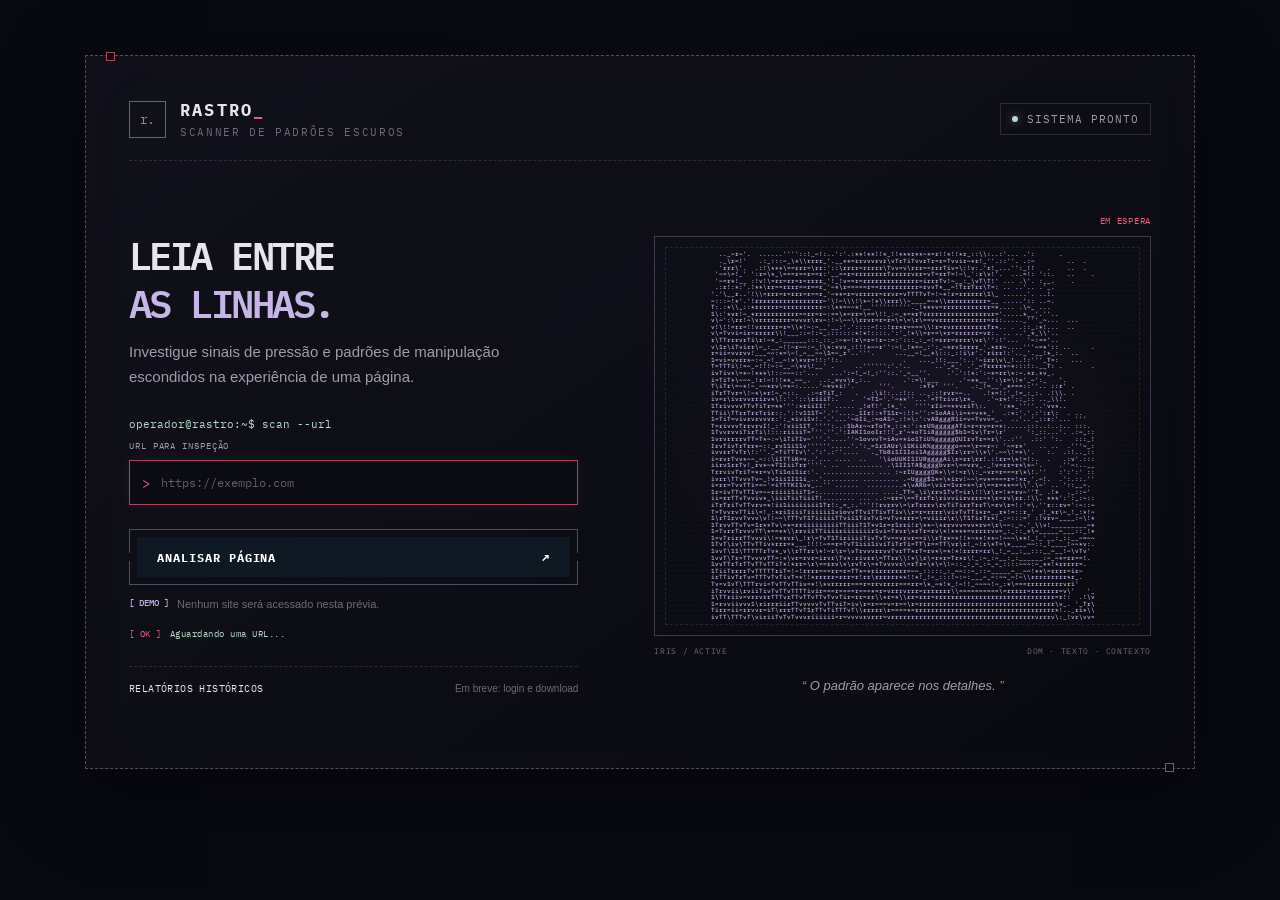
==== frontend/index.html @ 993ba96a "feat: Sprints 1-4 — fundação, estrutura e UI interativa com mocks Sprint 1: .gitignore, .env.example" ====
﻿<!doctype html>
<html lang="pt-BR">
<head>
  <meta charset="utf-8">
  <meta name="viewport" content="width=device-width, initial-scale=1">
  <meta name="theme-color" content="#090a11">
  <title>Rastro — scanner de padrões</title>
  <link rel="preconnect" href="https://fonts.googleapis.com">
  <link rel="preconnect" href="https://fonts.gstatic.com" crossorigin>
  <link href="https://fonts.googleapis.com/css2?family=IBM+Plex+Mono:wght@400;500;600;700&display=swap" rel="stylesheet">
  <link rel="icon" type="image/png" href="default_icon.png">
  <meta name="description" content="RASTRO — scanner de dark patterns e copywriting manipulativo em páginas web. Investigue sinais de pressão e manipulação na experiência de qualquer site.">
  <style>
    :root {
      color-scheme: dark;
      --bg: #080910;
      --panel: #0c0d15;
      --panel-soft: #10111b;
      --line: #514d60;
      --line-soft: rgba(177, 165, 208, .19);
      --ink: #e8e4ee;
      --muted: #a19bae;
      --quiet: #6f6a7b;
      --violet: #c6b6e8;
      --rose: #ea6079;
      --rose-soft: #a8465d;
      --green: #b9d8ca;
      --font: "IBM Plex Mono", "Cascadia Mono", Consolas, monospace;
    }

    * { box-sizing: border-box; }

    body {
      min-height: 100vh;
      margin: 0;
      padding: 1px 0 28px;
      background:
        radial-gradient(ellipse at 51% 39%, rgba(73, 51, 92, .18), transparent 47%),
        #080910;
      color: var(--ink);
      font-family: var(--font);
      -webkit-font-smoothing: antialiased;
    }

    button, input { font: inherit; }

    .page-shell {
      width: min(1110px, calc(100% - 44px));
      margin: clamp(24px, 6vh, 62px) auto 0;
    }

    .terminal {
      position: relative;
      padding: clamp(23px, 4vw, 43px);
      border: 1px dashed var(--line);
      background: linear-gradient(145deg, rgba(17, 17, 27, .98), rgba(9, 10, 16, .98));
      box-shadow: 0 22px 80px rgba(0, 0, 0, .36), inset 0 0 50px rgba(81, 63, 107, .035);
    }

    .terminal::before,
    .terminal::after {
      content: "";
      position: absolute;
      width: 7px;
      height: 7px;
      border: 1px solid var(--rose-soft);
      background: var(--bg);
    }

    .terminal::before { top: -4px; left: 20px; }
    .terminal::after { right: 20px; bottom: -4px; }

    .topbar {
      display: flex;
      align-items: center;
      justify-content: space-between;
      gap: 20px;
      padding-bottom: 21px;
      border-bottom: 1px dashed var(--line-soft);
    }

    .identity {
      display: flex;
      align-items: center;
      gap: 14px;
      min-width: 0;
    }

    .brand-mark {
      display: grid;
      place-items: center;
      width: 37px;
      height: 37px;
      flex: 0 0 auto;
      border: 1px solid var(--rose-soft);
      color: var(--rose);
      font-size: 13px;
      letter-spacing: -.13em;
      text-indent: -.13em;
    }

    .wordmark {
      color: var(--ink);
      font-size: 17px;
      font-weight: 700;
      letter-spacing: .13em;
    }

    .wordmark span { color: var(--rose); }

    .descriptor {
      margin-top: 4px;
      color: var(--quiet);
      font-size: 11px;
      letter-spacing: .15em;
    }

    .system-status {
      display: inline-flex;
      align-items: center;
      gap: 9px;
      padding: 8px 11px;
      border: 1px solid var(--line-soft);
      color: var(--muted);
      font-size: 11px;
      letter-spacing: .09em;
      white-space: nowrap;
    }

    .status-dot {
      width: 6px;
      height: 6px;
      border-radius: 50%;
      background: var(--green);
      box-shadow: 0 0 10px rgba(185, 216, 202, .55);
      transition: background .3s, box-shadow .3s;
    }

    .status-dot.is-scanning {
      background: var(--rose);
      box-shadow: 0 0 10px rgba(234, 96, 121, .72);
    }

    .main-grid {
      display: grid;
      grid-template-columns: minmax(0, .95fr) minmax(0, 1.05fr);
      align-items: center;
      gap: clamp(32px, 6vw, 76px);
      padding: clamp(31px, 5vw, 52px) 0 30px;
    }

    .section-index,
    .visual-index {
      margin: 0;
      color: var(--rose);
      font-size: 10px;
      letter-spacing: .13em;
      text-transform: uppercase;
    }

    .section-index span { color: var(--quiet); }

    h1 {
      max-width: 500px;
      margin: 18px 0 13px;
      font-size: clamp(25px, 3.1vw, 39px);
      line-height: 1.23;
      letter-spacing: -.065em;
      font-weight: 600;
    }

    h1 em {
      color: var(--violet);
      font-style: normal;
    }

    .intro {
      max-width: 440px;
      margin: 0 0 28px;
      color: var(--muted);
      font-family: Arial, sans-serif;
      font-size: 15px;
      line-height: 1.65;
    }

    .terminal-prompt {
      margin: 0 0 9px;
      color: var(--green);
      font-size: 11px;
    }

    .field-label {
      display: block;
      margin-bottom: 9px;
      color: var(--muted);
      font-size: 9px;
      letter-spacing: .1em;
    }

    .input-wrap {
      display: flex;
      align-items: center;
      gap: 9px;
      min-height: 45px;
      padding: 0 12px;
      border: 1px solid var(--rose-soft);
      background: #0b0c13;
      box-shadow: 0 0 14px rgba(234, 96, 121, .09);
      transition: border-color .2s, box-shadow .2s;
    }

    .input-wrap:focus-within {
      border-color: var(--rose);
      box-shadow: 0 0 18px rgba(234, 96, 121, .2);
    }

    .input-caret {
      color: var(--rose);
      font-size: 14px;
    }

    input[type="text"] {
      width: 100%;
      min-width: 0;
      border: 0;
      outline: 0;
      background: transparent;
      color: var(--ink);
      font-size: 12px;
    }

    input::placeholder { color: #625e6b; opacity: 1; }
    input:disabled { opacity: .56; }

    .field-error {
      min-height: 17px;
      margin: 6px 0 0;
      color: #ff8494;
      font-family: Arial, sans-serif;
      font-size: 12px;
    }

    .submit-button {
      -moz-appearance: none;
      -webkit-appearance: none;
      appearance: none;
      position: relative;
      display: block;
      width: 100%;
      min-height: 56px;
      margin: 1px 0 0;
      padding: 8px;
      border: 0;
      background: none;
      color: var(--ink);
      cursor: pointer;
      font-size: 12px;
      font-weight: 700;
      letter-spacing: .08em;
      text-transform: uppercase;
      transition: color .15s ease;
    }

    .submit-button::before,
    .submit-button::after {
      content: "";
      display: block;
      position: absolute;
      right: 0;
      left: 0;
      height: calc(50% - 5px);
      border: 1px solid var(--line);
      transition: all .15s ease;
    }

    .submit-button::before { top: 0; border-bottom-width: 0; }
    .submit-button::after { bottom: 0; border-top-width: 0; }

    .submit-button:active,
    .submit-button:focus { outline: none; }

    .submit-button:focus-visible {
      outline: 1px solid var(--violet);
      outline-offset: 4px;
    }

    .submit-button:active::before,
    .submit-button:active::after { right: 3px; left: 3px; }
    .submit-button:active::before { top: 3px; }
    .submit-button:active::after { bottom: 3px; }

    .button-lg {
      position: relative;
      display: flex;
      align-items: center;
      justify-content: center;
      width: 100%;
      min-height: 40px;
      padding: 10px 20px;
      overflow: hidden;
      background: #0f1923;
      color: #fff;
      box-shadow: inset 0 0 0 1px transparent;
    }

    .button-lg::before {
      content: "";
      display: block;
      position: absolute;
      top: 0;
      left: 0;
      width: 2px;
      height: 2px;
      background: #0f1923;
    }

    .button-lg::after {
      content: "";
      display: block;
      position: absolute;
      right: 0;
      bottom: 0;
      width: 4px;
      height: 4px;
      background: #0f1923;
      transition: background-color .2s ease;
    }

    .button-sl {
      display: block;
      position: absolute;
      z-index: 0;
      top: 0;
      bottom: -1px;
      left: -8px;
      width: 0;
      background: var(--rose);
      transform: skew(-15deg);
      transition: width .2s ease;
    }

    .button-text {
      position: relative;
      z-index: 1;
      display: flex;
      align-items: center;
      justify-content: space-between;
      width: 100%;
      transition: color .2s ease;
    }

    .submit-button:hover:not(:disabled) .button-sl { width: calc(100% + 15px); }
    .submit-button:hover:not(:disabled) .button-text { color: #0f1923; }
    .submit-button:hover:not(:disabled) .button-lg::after { background: #fff; }
    .submit-button:disabled { cursor: not-allowed; opacity: .64; }

    .demo-note {
      display: flex;
      align-items: flex-start;
      gap: 8px;
      margin: 11px 0 0;
      color: var(--quiet);
      font-family: Arial, sans-serif;
      font-size: 11px;
      line-height: 1.5;
    }

    .demo-note strong {
      flex: 0 0 auto;
      color: var(--violet);
      font-family: var(--font);
      font-size: 9px;
      font-weight: 500;
    }

    .history-row {
      display: flex;
      justify-content: space-between;
      align-items: center;
      gap: 12px;
      margin-top: 23px;
      padding-top: 15px;
      border-top: 1px dashed var(--line-soft);
    }

    .history-title {
      color: var(--ink);
      font-size: 10px;
      letter-spacing: .04em;
    }

    .history-soon {
      color: var(--quiet);
      font-family: Arial, sans-serif;
      font-size: 10px;
      text-align: right;
    }

    .progress-state {
      display: flex;
      align-items: center;
      gap: 8px;
      min-height: 18px;
      margin-top: 12px;
      color: var(--green);
      font-size: 9px;
      letter-spacing: .055em;
    }

    .progress-state .state-mark { color: var(--rose); }

    .result-card {
      margin-top: 17px;
      padding: 15px;
      border: 1px solid rgba(234, 96, 121, .45);
      background: rgba(38, 20, 32, .46);
      animation: reveal .34s ease-out both;
    }

    .result-card[hidden] { display: none; }

    .result-head {
      display: flex;
      justify-content: space-between;
      gap: 12px;
      color: var(--rose);
      font-size: 9px;
      letter-spacing: .08em;
    }

    .result-score-row {
      display: flex;
      align-items: baseline;
      gap: 10px;
      margin: 9px 0;
    }

    .result-score {
      color: #f1ddea;
      font-size: 35px;
      font-weight: 600;
      letter-spacing: -.09em;
      line-height: 1;
    }

    .result-score small {
      color: var(--rose);
      font-size: 17px;
    }

    .result-level {
      color: var(--muted);
      font-size: 10px;
    }

    .result-explain {
      margin: 0 0 11px;
      color: var(--muted);
      font-family: Arial, sans-serif;
      font-size: 11px;
      line-height: 1.45;
    }

    .finding-list {
      display: grid;
      grid-template-columns: 1fr 1fr;
      gap: 7px;
    }

    .finding {
      padding: 8px;
      border: 1px solid var(--line-soft);
      color: var(--ink);
      font-size: 9px;
      line-height: 1.4;
    }

    .finding b {
      display: block;
      margin-bottom: 3px;
      color: var(--violet);
      font-weight: 500;
    }

    .visual-panel { min-width: 0; }

    .visual-head,
    .visual-foot {
      display: flex;
      justify-content: space-between;
      align-items: center;
      gap: 12px;
      color: var(--muted);
      font-size: 9px;
      letter-spacing: .08em;
    }

    .visual-head {
      justify-content: flex-end;
      margin-bottom: 10px;
      color: var(--violet);
    }

    .eye-state { color: var(--rose); }

    .eye-window {
      position: relative;
      display: grid;
      place-items: center;
      min-height: 400px;
      overflow: hidden;
      border: 1px solid rgba(174, 157, 209, .3);
      background:
        radial-gradient(ellipse at 50% 52%, rgba(91, 64, 119, .19), transparent 67%),
        repeating-linear-gradient(0deg, transparent 0 4px, rgba(198, 182, 232, .025) 5px);
      isolation: isolate;
    }

    .eye-window::before {
      content: "";
      position: absolute;
      inset: 10px;
      border: 1px dashed rgba(174, 157, 209, .15);
      pointer-events: none;
    }

    .eye-art {
      position: relative;
      z-index: 1;
      margin: 0;
      padding: 11px 5px;
      max-width: 100%;
      overflow-x: auto;
      overflow-y: hidden;
      color: var(--violet);
      font-family: var(--font);
      font-size: clamp(5.2px, .62vw, 6.4px);
      font-weight: 500;
      line-height: 1.03;
      letter-spacing: 0;
      white-space: pre;
      text-shadow: 0 0 8px rgba(177, 142, 217, .13);
      transition: filter .25s;
    }


    .scanline {
      position: absolute;
      z-index: 2;
      inset: -40% 0;
      pointer-events: none;
      opacity: .15;
      background: linear-gradient(to bottom, transparent 46%, rgba(244, 195, 222, .3) 50%, transparent 54%);
      transform: translateY(-45%);
    }

    .visual-foot {
      margin-top: 10px;
      color: var(--quiet);
      font-size: 8px;
    }

    .eye-caption {
      margin: 22px 0 0;
      color: var(--muted);
      font-family: Arial, sans-serif;
      font-size: 13px;
      font-style: italic;
      text-align: center;
    }

    .eye-caption span { color: var(--rose); }

    .is-scanning .eye-art {
      filter: brightness(1.35);
      animation: flicker .48s steps(2, end) infinite;
    }

    .is-scanning .scanline {
      opacity: .5;
      animation: sweep 1.25s linear infinite;
    }

    .is-scanning .eye-state {
      animation: pulse 1s ease-in-out infinite;
    }

    @keyframes flicker {
      0%, 100% { opacity: 1; }
      50% { opacity: .76; }
    }

    @keyframes sweep {
      from { transform: translateY(-45%); }
      to { transform: translateY(45%); }
    }

    @keyframes pulse {
      50% { opacity: .48; }
    }

    @keyframes reveal {
      from { opacity: 0; transform: translateY(6px); }
      to { opacity: 1; transform: translateY(0); }
    }

    /* Sprint 4 — estados de simulação */
    .error-card {
      margin-top: 17px;
      padding: 14px 15px;
      border: 1px solid rgba(234, 96, 121, .55);
      background: rgba(38, 10, 18, .6);
      animation: reveal .3s ease-out both;
    }

    .error-card[hidden] { display: none; }

    .error-head {
      color: var(--rose);
      font-size: 9px;
      letter-spacing: .1em;
      margin-bottom: 7px;
    }

    .error-body {
      color: var(--muted);
      font-family: Arial, sans-serif;
      font-size: 12px;
      line-height: 1.5;
      margin: 0;
    }

    .error-code {
      margin-top: 8px;
      color: var(--quiet);
      font-size: 9px;
      letter-spacing: .08em;
    }

    .reset-button {
      margin-top: 12px;
      padding: 6px 13px;
      border: 1px solid var(--line-soft);
      background: transparent;
      color: var(--muted);
      font: inherit;
      font-size: 9px;
      letter-spacing: .1em;
      cursor: pointer;
      transition: color .15s, border-color .15s;
    }

    .reset-button:hover { color: var(--ink); border-color: var(--line); }
    .reset-button:focus-visible { outline: 1px solid var(--violet); outline-offset: 3px; }

    .sim-badge {
      display: inline-block;
      margin-bottom: 8px;
      padding: 2px 6px;
      border: 1px solid rgba(198, 182, 232, .3);
      color: var(--violet);
      font-size: 8px;
      letter-spacing: .12em;
    }

    @media (max-width: 850px) {
      .main-grid {
        grid-template-columns: 1fr;
        gap: 34px;
      }

      .intro { max-width: 590px; }
      .visual-panel { width: min(100%, 570px); justify-self: center; }
      .eye-art { font-size: clamp(5px, .76vw, 6.2px); }
    }

    @media (max-width: 680px) {
      .eye-window { min-height: 360px; }
    }

    @media (max-width: 520px) {
      .page-shell { width: calc(100% - 24px); margin-top: 13px; }
      .terminal { padding: 19px 16px 16px; }
      .topbar { align-items: flex-start; }
      .wordmark { font-size: 14px; }
      .descriptor { font-size: 10px; }
      .system-status { display: none; }
      .main-grid { padding: 31px 0 22px; gap: 28px; }
      h1 { font-size: clamp(25px, 8vw, 34px); }
      .eye-window { min-height: 310px; }
      .eye-art { font-size: clamp(5px, 1.05vw, 5.5px); }
      .history-row { align-items: flex-start; }
      .finding-list { grid-template-columns: 1fr; }
    }

    @media (prefers-reduced-motion: reduce) {
      *, *::before, *::after {
        scroll-behavior: auto !important;
        animation-duration: .01ms !important;
        animation-iteration-count: 1 !important;
        transition-duration: .01ms !important;
      }
    }
  </style>
</head>
<body>
  <main class="page-shell">
    <section class="terminal" aria-labelledby="page-title">
      <header class="topbar">
        <div class="identity">
          <div class="brand-mark" aria-hidden="true">r.</div>
          <div>
            <div class="wordmark">RASTRO<span>_</span></div>
            <div class="descriptor">SCANNER DE PADRÕES ESCUROS</div>
          </div>
        </div>
        <div class="system-status"><span class="status-dot"></span><span id="systemStatus">SISTEMA PRONTO</span></div>
      </header>

      <div class="main-grid">
        <section class="scanner-copy" aria-label="Painel de análise">
          <h1 id="page-title">LEIA ENTRE<br><em>AS LINHAS.</em></h1>
          <p class="intro">Investigue sinais de pressão e padrões de manipulação escondidos na experiência de uma página.</p>

          <form id="scanForm" novalidate>
            <p class="terminal-prompt">operador@rastro:~$ scan --url</p>
            <label class="field-label" for="urlInput">URL PARA INSPEÇÃO</label>
            <div class="input-wrap">
              <span class="input-caret" aria-hidden="true">&gt;</span>
              <input id="urlInput" name="url" type="text" inputmode="url" autocomplete="off" autocapitalize="none" spellcheck="false" placeholder="https://exemplo.com" aria-describedby="fieldError demoNote">
            </div>
            <p class="field-error" id="fieldError" aria-live="polite"></p>
            <button class="submit-button" id="submitButton" type="submit">
              <span class="button-lg">
                <span class="button-sl" aria-hidden="true"></span>
                <span class="button-text"><span id="buttonLabel">ANALISAR PÁGINA</span><span aria-hidden="true">↗</span></span>
              </span>
            </button>
            <p class="demo-note" id="demoNote" role="note"><strong>[ DEMO ]</strong><span>Nenhum site será acessado nesta prévia.</span></p>
            <div class="progress-state" id="progressState" aria-live="polite"><span class="state-mark">[ OK ]</span><span id="progressText">Aguardando uma URL...</span></div>
          </form>

          <div class="result-card" id="resultCard" hidden aria-live="polite">
            <span class="sim-badge">[ SIMULAÇÃO ]</span>
            <div class="result-head"><span id="resultDomain">RESULTADO FICTÍCIO</span><span>ANÁLISE SIMULADA</span></div>
            <div class="result-score-row"><div class="result-score" id="resultScore">72<small>%</small></div><div class="result-level" id="resultLevel">risco contextual<br>elevado · simulado</div></div>
            <p class="result-explain">Score ilustrativo. Numa análise real, o motor determinístico e o LLM avaliam o DOM completo da página.</p>
            <div class="finding-list" id="findingList">
              <div class="finding"><b>Falsa escassez</b>"Restam apenas 2 unidades"</div>
              <div class="finding"><b>Indução à culpa</b>"Não, prefiro perder a oferta"</div>
            </div>
            <button class="reset-button" id="resetButton" type="button">↺ NOVA ANÁLISE</button>
          </div>

          <div class="error-card" id="errorCard" hidden aria-live="polite">
            <span class="sim-badge">[ SIMULAÇÃO ]</span>
            <div class="error-head">[ ERRO ] — PÁGINA INACESSÍVEL</div>
            <p class="error-body">Não foi possível acessar a URL fornecida. Verifique se o endereço está correto e acessível publicamente.</p>
            <div class="error-code" id="errorCode">SIM_ERR · timeout simulado · nenhum site foi acessado</div>
            <button class="reset-button" id="resetButtonErr" type="button">↺ TENTAR OUTRA URL</button>
          </div>
          <div class="history-row">
            <span class="history-title">RELATÓRIOS HISTÓRICOS</span>
            <span class="history-soon">Em breve: login e download</span>
          </div>
        </section>

        <section class="visual-panel" aria-label="Arte visual do scanner">
          <div class="visual-head">
            <span class="eye-state" id="eyeState">EM ESPERA</span>
          </div>
          <div class="eye-window" id="eyeWindow">
            <pre class="eye-art" role="img" aria-label="Olho digital desenhado com caracteres ASCII">
  .._~r~'.  ......''''::!_~!:..':'.:**!**!!*_!!***r**~*=r!!*!!*r_::\\:..:'... .':      .        
  ._\r=!'   .:_:::~_\*\\rrrr_'.__**=rrvvvrvr\vTrTiTvvrTr=r=Tvvir~*r!_''.::''. .:~        ..  .  
  'rrr\'.  .:!\***\==rrr=\rr:'::\rrrr=rrrrr\Tvv=v\rrr==rrrTiv=\:!v:.'r!_...'':_!!   .    ..  .  
 '~=\=!_' ':r=\*_\===r==r==r:'__==r=rrrrrrrrTrrrrrvrr=vT=rrT=!~\_':r\v!'.  ...=!: '::.   ..    .
 '~=r*!__ :!v!\=rr=rr=r=rrrr_'!_!v==r=rrrrrrrrrrrrrr=irrrTv!~__:_\vT\T!' ... .\'. :__.    .     
 .:r!:*:'.!**\rr==rrrr==r==r_'~*\r=====r==rrrrrrrrrr=rvvT*__~!TrrTrr\T=: .. ..'.. .'_.          
'.'\__r..'!\\=rrr=r=rrr=r==r_'~**=r=vrrrrr=rrvr=vTTTTvT=!~*!r=rrrrrr\1\_ ......'. ..!.          
~:::~!*'.'!rrrrrrrrrrrrrrrrr~'\!~\\\!\*~!*\\rrr\\~____=~*\\rrrrrrrrrr=__ .....':: ..~.          
T:.:*\\_::*rrrrrr=rrrrrrrrrr~:\**=~~*!__''''''''''._!***v=rrrrrrrrrrrr=*.... .\~_ ...           
1\:'*vr!~_*rrrrrrrrrrr==rr=r~:==\*=rr=\==\!!_:~_*=*rTvrrrrrrrrrrrrrrrvr='.....*__'.''..         
v\~':\rr!~\vrrrrrrrr=vvvr\rv~:!~\~~\\rrvr=r=r=\=\=\r\==vvrrrrrrrrrrrr=ri:....._'''_~...  ...    
v!\!!=rr=!!vrrrrr=r=\\*!~:~__'__:'.'::::~!::!rr*r====\\!r=rvrrrrrrrrrTr*.. . .::_:*!...  ..     
v\=Tvvi=ir=rrrrr\\!___::~!:~_:::::::*!*!::::.':'_!*\\=r==\*r=rrrrrr=vr:. .. ..'_*_\\'..         
r\TTrrrvrTi\r!~*_:______:::_::_:~*~!r\=r=!r~:=:':::_:_~!=rrr=rrrr\vr\'':!'...  '~:=='..         
v\1r\iTvirr\~_:__~!!~r~~:~_!\*:*vv_:!!!*~~r'':~!_!*=~_:':_~*rv1rrrr_'.*rr~....'''~=*':: ..     .
r=ii=vvrvv!___~~:*=\~!_~__~~\1=~_r'..'''.     ...__~!__*\:::_:!i\r'.'rirr!:'.._'.__!*_:.  ..    
1=vi=vvrr*~:~_~!__~!*\*vr=!!:'!:.               .   ..._!!:___':..'~irr\v\_!..!:'''_T=:   ...   
T=TTTi\!=~_~!!!~:~__~\*v\!__' .     ..'''''':'.'..      ..'_=_' .'_~Trrrr*~*:::!:.__T: .       .
ivTiv*\=*~!***\!::~~~::'...   ...':~!_~!_:''::.'_~__''.    .'.':!*:':~*=rr\*:~.*r.*v_.          
i=TiT*\~~~_!r!~!!!**_~~_.  ..:_*vv\r_:..        .':=\!___     .'~**__'':\r=\!*'_~':_   '.       
T\iTr\=~*!~_~~*rv\=*~:.....'~*v*i!'.      '''.      :*T*' '''.   .:_!=__'_*===::''.. ::r' .     
iTrTTvr=\!~*\*r!~_~::.  .:~rTiT_:   .   :\i!:..:!:: .._::!rvr~~..   .!*=!:'_!=_:_:. .!\\. .     
iv=r\ivrvvrrirv*\!:'.'::\riiiT:.   .  '=T1~'.'~**''...'=TTrivr\r*_   .'~r*!'::_:: .._\\!.       
1TrivvvvTTvTiTr=**''':*riiII!' ..... _!oT!'_!*_'.  ''''rIi==**vriT\:.   ':**_''''..'vv*..       
TTii\TTrrTrrTrir::.':!v111T~'.''...._1Ir!:*T11r~:!!~'':=1oAAi\i=*=v**_'  .:*:'.'.:':r\:  . ..   
1=TiT=vivrvrvvvr:':_*ivi1v!.'.'...'~oIi_:=oA1~_:!=\:':vA8gggR1i=v=Tvvv=_.  ..'..'_::r:'... '''  
T=rivvvTrrvrvI!_:'!vii1IT_'''':..:1bAr~~rToT*_::*:':*rU%gggggATi=r=rv=r=*:.....:::..:..:.. :::. 
1TvvrvviTirTi\!:::riiiiT='''.''.':IAKI1ooIr!!!_r'~*oT1i8ggggg$b1=1v\Tr=\r'     ':_::...'. .:~_::
1vrvrrrrvTT=T*~:~\iTiTIv~'''.'....''~1ovvvT=iAv=*io1TiU%gggggQUIrvTr==r\'..:''  .::' ':.   :::_!
IrvTivTrTrr*~::_rv11i11v''''''.....'.':_=1r1AUr\i1KiiK%ggggggo===\r==r~: '~=r*'   .. ..  .'''~_:
ivvrrTvTr\!:''._=TiTTIv\'.':'.:''....   ._Tb8i1I1Ioi1Aggggg$Ir\rr=\\*\'.~~\!=*\'.   :.  .:!.._::
i=rvrTvv*~~_~::\iITTiK=v..'... ....  ..   '\ioUUKI1IURggggAi\r=rr\rr!.:!rr=\*!=!:.  .   .:v'.:::
iirv1rrTv!_rv*~*T1IiiTrr''''. ..  ......... .\1II1TA$ggggbvr=\==vrv_._!v=rr=r*\*~'.    .''~:..__
TrrvivTriT=*r=v\Ti1oi1ir:'. ............. ... :~rIUggggQK*\\=!=r\\:_~vr=r===r\*\!.''   :':':' ::
ivrr\TTvvvTv~_!v1ii1I11i_..'......... ......... .~Uggg$1*=\*irv!~~\=v*====r=!*r_'.~!.  .':.::.''
i=rr=TvvTTi==~'=iTTTKI1vv_..'' ......  .........*\vARb=\vir=1vr=*=\r\==r=**==\\'.\~' .. '::__~. 
1r=ivTTvTTIv=~~riiii1iiT1=:............... ...:_TT=_\i\rrv1TvT=ir\!!\r\r=!*=rv~''T_ .!*  ._::~' 
ii=rrTTvTvviv*_\iiiTiiTiiiT!........ ... ..:~rr=\==TrrTr\rivviirvrrr=*\r=rv\rr.!\\. ***':':_:~::
iTrTriTvTTvrv=*!ii1iiiiiiii1Tr!:_=_:.'''!!rvrrv\=\rTrrrv\rvTiTirrTrrT\=rv\r=!:'=\.''r::rv=':~::~
T=TvvrvTTii\=!_:*ri1iiiTiiiiii1viovvTTviTTivTTiv\\r=r=rrrr\vivTvTTi*r=__r*!=::r_' _!_*r\~_!_:*!~
1\rT1rvvTvvv\v!!~~\TTTvT1TiiiiiTTvii1TivTv1=vTv*rrr=\=viiir\r\\T1TirTr*!_:~:::=' :!vrv~____:~\!*
1TrvvTTvTv=1r**Tv\=*=rriiiiiiiiiTTiiiT1T*v1r=r1rri!r\**~\*rrvvv=vv*rv=\r\~~:_~.'_\\v!_________~*
1=TvrrTrvvvTT\*==**\\rrviiTTiiiiriiiiiiir1vi=Trvr\*rTr=rv\*!****=vrrrrvv=_:_::_*\~_____~___::_!*
1=vTrirrTTvvvi\!=*rvr\_!r\=TvT1TiriiiiTivTvTv==vrvr==i\\rTr*=*!!*~**!**~!~~~\**!_!_'__:_::__~=~~
1TvT\iv\TTvTTiv*rrr=*___!!!!~==r=TvT1iii1iviTiTrTi=TT\r==TT\vr\r!_~!r\*T=\*____~~::_!____!~~*v:.
1vvT\11\TTTTTrTv*_v\\rTTrr\*!~r\r=\vTrvvvrrvvTvrTT*rT=rv*\=*!*!rrrr=rr\_!_~__:__:::__~__!~\vTv' 
1vvT\Tr=TTvvvvTT=:*\vr=rvr=irvr\Tv*:rivrr\=TTrr\\!*\\r\=r*r=Tr*r\!_:~_:~__:_:______:~_~*=rr==!. 
1vvTTrTrTTvTTvTTiT*!*rr=\r\==rrv\*\rvTr\=*Tvvvvr\=rTr=\*\=\!~::_:_~_:~_~_::::~~~:~_**!*rrrrr=.  
1TiiTrrrrTvTTTTTriT=!~!rrrr===rr=r=TT*=*rirrrrrrr=~~_:::::_:_~~::~_::~_____~__~~!**\=rrrr=ir~   
irTTivTrTv=TTTvTvTivT=*!!*rrrrr=rrr=r!rr\rrrrrr**!!*!_!~_:::!~:~:___~_~:~~_~!~\\rrrrrrrrr*r_.   
Tv=v1vT\TTTrvi=TvTTvTTiv=*!\*vrrrrr===r=rrvrrrr===rr=\*_~*!*_!~!!_~~~~!~_:*\===rrrrrrrrrvri'    
iTrvvii\rviiTivTvTTvTTTTivir===r====r===*=r=vrrrvrrr=rrrrrrr\\==========\=rrrrr=rrrrrrr=v\'   '_
1\TTriiv=vrrvrrTTTvrTTvTTvTTvTvvTir=rr=rr\\*r=*\\rr=rrr=rrrrrrrrrrrrrrrrrrrrrrrrrrrrrr=r!:  .!\v
1=rvviivvv1\rirrriirTTvvvvvTvTTviT=iv\r=r===v=r==\r=rrrrrrrrrrrrrrrrrrrrrrrrrrrrrrrrrr\v_. '_Tr\
Tirr=ii=rrvvr=iT\rrrTTvT1rTTvTiTTTvT\\rrrrr\r====*=rrrrrrrrrrrrrrrrrrrrrrrrrrrrrrrrrrr*!.._ri*\\
ivTT\TTTvT\viriiTvTvTvvvriiiiii=r=vvvvrvrrr=vrrrrrrrrrrrrrrrrrrrrrrrrrrrrrrrrrrrrvrrrv\:_!vr\vv=</pre>
            <div class="scanline" aria-hidden="true"></div>
          </div>
          <div class="visual-foot"><span>IRIS / ACTIVE</span><span>DOM · TEXTO · CONTEXTO</span></div>
          <p class="eye-caption"><span>“</span> O padrão aparece nos detalhes. <span>”</span></p>
        </section>
      </div>


    </section>
  </main>

  <script>
    /* ============================================================
       RASTRO — máquina de estados da simulação (Sprint 4)
       Todos os dados são FICTÍCIOS. Nenhuma URL é acessada.
    ============================================================ */
    const form           = document.getElementById("scanForm");
    const input          = document.getElementById("urlInput");
    const error          = document.getElementById("fieldError");
    const button         = document.getElementById("submitButton");
    const buttonLabel    = document.getElementById("buttonLabel");
    const progressText   = document.getElementById("progressText");
    const progressState  = document.getElementById("progressState");
    const resultCard     = document.getElementById("resultCard");
    const errorCard      = document.getElementById("errorCard");
    const eyeWindow      = document.getElementById("eyeWindow");
    const eyeState       = document.getElementById("eyeState");
    const systemStatus   = document.getElementById("systemStatus");
    const statusDot      = document.querySelector(".status-dot");
    const resetButton    = document.getElementById("resetButton");
    const resetButtonErr = document.getElementById("resetButtonErr");
    
    /* --- Validação de URL --- */
    function validDemoUrl(value) {
      let candidate = value.trim();
      if (!candidate) return null;
      if (!/^https?:\/\//i.test(candidate)) candidate = "https://" + candidate;
      try {
        const parsed = new URL(candidate);
        if (parsed.protocol !== "http:" && parsed.protocol !== "https:") return null;
        if (!parsed.hostname || (!parsed.hostname.includes(".") && parsed.hostname !== "localhost")) return null;
        return parsed;
      } catch (_) { return null; }
    }
    
    /* --- Dados mockados — 3 cenários de findings (Sprint 4) --- */
    const MOCK_SCENARIOS = [
      {
        score: 72, label: "risco contextual<br>elevado \u00b7 simulado",
        findings: [
          { type: "Falsa escassez",     text: "\u201cRestam apenas 2 unidades\u201d" },
          { type: "Indu\u00e7\u00e3o \u00e0 culpa",    text: "\u201cN\u00e3o, prefiro perder a oferta\u201d" },
          { type: "Urg\u00eancia fabricada", text: "Contador regressivo sem data real" },
          { type: "Ancoragem de pre\u00e7o", text: "Pre\u00e7o riscado inflacionado artificialmente" }
        ]
      },
      {
        score: 41, label: "risco moderado<br>2 padr\u00f5es \u00b7 simulado",
        findings: [
          { type: "Presel\u00e7\u00e3o oculta", text: "Newsletter marcada por padr\u00e3o no checkout" },
          { type: "Roach motel",       text: "Cancelar assinatura redireciona para suporte" }
        ]
      },
      {
        score: 88, label: "risco alto<br>5 padr\u00f5es \u00b7 simulado",
        findings: [
          { type: "Falsa escassez",    text: "\u201cS\u00f3 1 restante!\u201d em produto digital" },
          { type: "Dark overlay",      text: "Pop-up de sa\u00edda com bot\u00e3o de fechar invis\u00edvel" },
          { type: "Confirmshaming",    text: "\u201cN\u00e3o, prefiro pagar mais\u201d" },
          { type: "Pre\u00e7os enganosos", text: "Frete gr\u00e1tis na headline, cobrado no checkout" },
          { type: "Nagging",           text: "Pop-up de cadastro exibido a cada 30 s" }
        ]
      }
    ];
    
    /* --- Funções de estado --- */
    function setState(stateMark, statusText, eyeText, scanning) {
      progressState.querySelector(".state-mark").textContent = stateMark;
      systemStatus.textContent = statusText;
      eyeState.textContent = eyeText;
      eyeWindow.classList.toggle("is-scanning", scanning);
      statusDot.classList.toggle("is-scanning", scanning);
    }
    
    function resetUI() {
      input.disabled = false;
      button.disabled = false;
      buttonLabel.textContent = "ANALISAR P\u00c1GINA";
      resultCard.hidden = true;
      errorCard.hidden = true;
      error.textContent = "";
      input.removeAttribute("aria-invalid");
      setState("[ OK ]", "SISTEMA PRONTO", "EM ESPERA", false);
      progressText.textContent = "Aguardando uma URL...";
      input.focus();
    }
    
    function showSuccess(parsed, scenario) {
      const domain = parsed.hostname.replace(/^www\./, "");
      document.getElementById("resultDomain").textContent = domain.toUpperCase();
      document.getElementById("resultScore").innerHTML = scenario.score + "<small>%</small>";
      document.getElementById("resultLevel").innerHTML = scenario.label;
      const list = document.getElementById("findingList");
      list.innerHTML = scenario.findings.map(function (f) {
        return "<div class=\"finding\"><b>" + f.type + "</b>" + f.text + "</div>";
      }).join("");
      resultCard.hidden = false;
    }
    
    function showError(parsed) {
      const domain = parsed ? parsed.hostname : "?";
      document.getElementById("errorCode").textContent =
        "SIM_ERR \u00b7 timeout simulado \u00b7 " + domain + " \u00b7 nenhum site foi acessado";
      errorCard.hidden = false;
    }
    
    /* --- Event listeners --- */
    input.addEventListener("input", function () {
      error.textContent = "";
      input.removeAttribute("aria-invalid");
    });
    
    resetButton.addEventListener("click", resetUI);
    resetButtonErr.addEventListener("click", resetUI);
    
    form.addEventListener("submit", function (event) {
      event.preventDefault();
    
      /* Estado 1: validação de URL */
      const parsed = validDemoUrl(input.value);
      if (!parsed) {
        error.textContent = "Digite uma URL v\u00e1lida, por exemplo: https://exemplo.com";
        input.setAttribute("aria-invalid", "true");
        input.focus();
        return;
      }
    
      /* Estado 2: analisando */
      input.value = parsed.href;
      error.textContent = "";
      resultCard.hidden = true;
      errorCard.hidden = true;
      input.disabled = true;
      button.disabled = true;
      buttonLabel.textContent = "ANALISANDO...";
      setState("[ .. ]", "VARREDURA EM CURSO", "ANALISANDO", true);
    
      const stages = [
        "[SIM] Validando URL e cabe\u00e7alhos...",
        "[SIM] Extraindo estrutura do DOM...",
        "[SIM] Aplicando regras determin\u00edsticas...",
        "[SIM] Calculando score de risco..."
      ];
      stages.forEach(function (stage, i) {
        window.setTimeout(function () { progressText.textContent = stage; }, i * 820);
      });
    
      /* Decide resultado: ~25% chance de falha simulada */
      const willFail = Math.random() < 0.25;
      const scenario = MOCK_SCENARIOS[Math.floor(Math.random() * MOCK_SCENARIOS.length)];
    
      window.setTimeout(function () {
        input.disabled = false;
        button.disabled = false;
        buttonLabel.textContent = "ANALISAR NOVAMENTE";
    
        if (willFail) {
          /* Estado 3: falha */
          setState("[ !! ]", "ERRO DE ACESSO", "FALHA", false);
          progressText.textContent = "[SIM] P\u00e1gina inacess\u00edvel \u2014 timeout simulado.";
          showError(parsed);
        } else {
          /* Estado 4: sucesso com dados fict\u00edcios */
          setState("[ OK ]", "SISTEMA PRONTO", "LEITURA CONCLU\u00cdDA", false);
          progressText.textContent = "[SIM] An\u00e1lise conclu\u00edda. Nenhum site foi acessado.";
          showSuccess(parsed, scenario);
        }
      }, 3500);
    });
  </script>
</body>
</html>
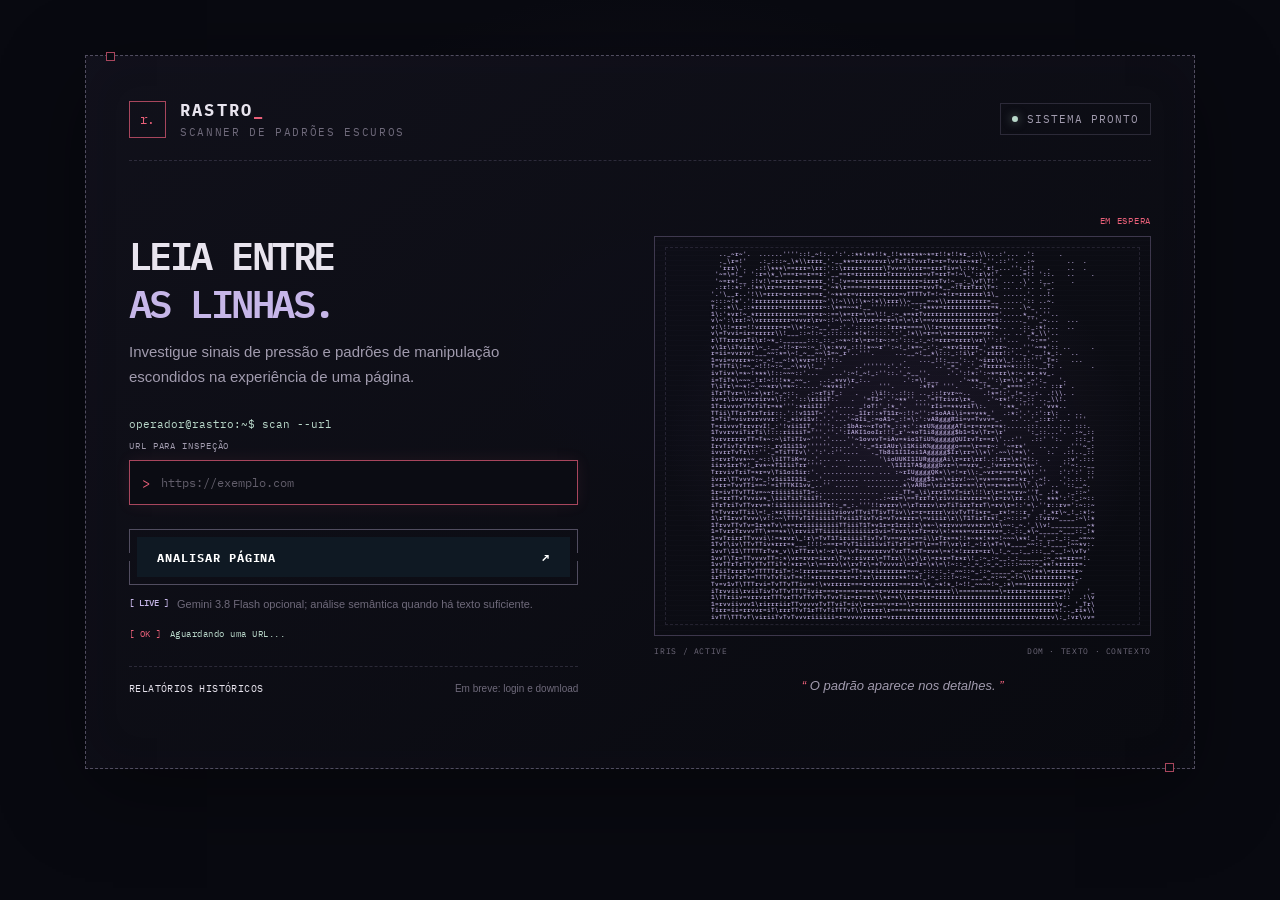
==== commit a1f8943c: "feat: integrar análise semântica do Gemini ao RASTRO" ====
--- a/frontend/index.html
+++ b/frontend/index.html
@@ -8,7 +8,7 @@
   <link rel="preconnect" href="https://fonts.googleapis.com">
   <link rel="preconnect" href="https://fonts.gstatic.com" crossorigin>
   <link href="https://fonts.googleapis.com/css2?family=IBM+Plex+Mono:wght@400;500;600;700&display=swap" rel="stylesheet">
-  <link rel="icon" type="image/png" href="default_icon.png">
+  <link rel="icon" type="image/png" href="favicon.jpg">
   <meta name="description" content="RASTRO — scanner de dark patterns e copywriting manipulativo em páginas web. Investigue sinais de pressão e manipulação na experiência de qualquer site.">
   <style>
     :root {
@@ -411,9 +411,10 @@
 
     .result-card {
       margin-top: 17px;
-      padding: 15px;
+      padding: 20px;
       border: 1px solid rgba(234, 96, 121, .45);
       background: rgba(38, 20, 32, .46);
+      font-family: Arial, sans-serif;
       animation: reveal .34s ease-out both;
     }
 
@@ -424,41 +425,42 @@
       justify-content: space-between;
       gap: 12px;
       color: var(--rose);
-      font-size: 9px;
-      letter-spacing: .08em;
+      font-size: 12px;
+      letter-spacing: .06em;
     }
 
     .result-score-row {
       display: flex;
-      align-items: baseline;
-      gap: 10px;
-      margin: 9px 0;
+      flex-direction: column;
+      align-items: flex-start;
+      gap: 4px;
+      margin: 14px 0;
     }
 
     .result-score {
       color: #f1ddea;
-      font-size: 35px;
+      font-size: 52px;
       font-weight: 600;
-      letter-spacing: -.09em;
+      letter-spacing: -.04em;
       line-height: 1;
     }
 
     .result-score small {
       color: var(--rose);
-      font-size: 17px;
+      font-size: 26px;
     }
 
     .result-level {
       color: var(--muted);
-      font-size: 10px;
+      font-size: 16px;
+      line-height: 1.4;
     }
 
     .result-explain {
       margin: 0 0 11px;
       color: var(--muted);
-      font-family: Arial, sans-serif;
-      font-size: 11px;
-      line-height: 1.45;
+      font-size: 15px;
+      line-height: 1.55;
     }
 
     .finding-list {
@@ -468,19 +470,21 @@
     }
 
     .finding {
-      padding: 8px;
+      padding: 11px;
       border: 1px solid var(--line-soft);
       color: var(--ink);
-      font-size: 9px;
-      line-height: 1.4;
+      font-size: 14px;
+      line-height: 1.5;
     }
 
     .finding b {
       display: block;
-      margin-bottom: 3px;
+      margin-bottom: 5px;
       color: var(--violet);
-      font-weight: 500;
-    }
+      font-weight: 600;
+    }
+
+    .result-card .reset-button { font-size: 12px; }
 
     .visual-panel { min-width: 0; }
 
@@ -736,15 +740,15 @@
                 <span class="button-text"><span id="buttonLabel">ANALISAR PÁGINA</span><span aria-hidden="true">↗</span></span>
               </span>
             </button>
-            <p class="demo-note" id="demoNote" role="note"><strong>[ DEMO ]</strong><span>Nenhum site será acessado nesta prévia.</span></p>
+            <p class="demo-note" id="demoNote" role="note"><strong>[ LIVE ]</strong><span id="engineNote">Gemini 3.8 Flash opcional; análise semântica quando há texto suficiente.</span></p>
             <div class="progress-state" id="progressState" aria-live="polite"><span class="state-mark">[ OK ]</span><span id="progressText">Aguardando uma URL...</span></div>
           </form>
 
           <div class="result-card" id="resultCard" hidden aria-live="polite">
-            <span class="sim-badge">[ SIMULAÇÃO ]</span>
-            <div class="result-head"><span id="resultDomain">RESULTADO FICTÍCIO</span><span>ANÁLISE SIMULADA</span></div>
+            <span class="sim-badge"></span>
+            <div class="result-head"><span id="resultDomain">RESULTADO FICTÍCIO</span><span>ANÁLISE CONCLUÍDA</span></div>
             <div class="result-score-row"><div class="result-score" id="resultScore">72<small>%</small></div><div class="result-level" id="resultLevel">risco contextual<br>elevado · simulado</div></div>
-            <p class="result-explain">Score ilustrativo. Numa análise real, o motor determinístico e o LLM avaliam o DOM completo da página.</p>
+            <p class="result-explain" id="resultExplain">Varredura aplicada ao DOM carregado. O score é heurístico.</p>
             <div class="finding-list" id="findingList">
               <div class="finding"><b>Falsa escassez</b>"Restam apenas 2 unidades"</div>
               <div class="finding"><b>Indução à culpa</b>"Não, prefiro perder a oferta"</div>
@@ -753,7 +757,7 @@
           </div>
 
           <div class="error-card" id="errorCard" hidden aria-live="polite">
-            <span class="sim-badge">[ SIMULAÇÃO ]</span>
+            <span class="sim-badge"></span>
             <div class="error-head">[ ERRO ] — PÁGINA INACESSÍVEL</div>
             <p class="error-body">Não foi possível acessar a URL fornecida. Verifique se o endereço está correto e acessível publicamente.</p>
             <div class="error-code" id="errorCode">SIM_ERR · timeout simulado · nenhum site foi acessado</div>
@@ -839,174 +843,255 @@
   </main>
 
   <script>
-    /* ============================================================
-       RASTRO — máquina de estados da simulação (Sprint 4)
-       Todos os dados são FICTÍCIOS. Nenhuma URL é acessada.
-    ============================================================ */
-    const form           = document.getElementById("scanForm");
-    const input          = document.getElementById("urlInput");
-    const error          = document.getElementById("fieldError");
-    const button         = document.getElementById("submitButton");
-    const buttonLabel    = document.getElementById("buttonLabel");
-    const progressText   = document.getElementById("progressText");
-    const progressState  = document.getElementById("progressState");
-    const resultCard     = document.getElementById("resultCard");
-    const errorCard      = document.getElementById("errorCard");
-    const eyeWindow      = document.getElementById("eyeWindow");
-    const eyeState       = document.getElementById("eyeState");
-    const systemStatus   = document.getElementById("systemStatus");
-    const statusDot      = document.querySelector(".status-dot");
-    const resetButton    = document.getElementById("resetButton");
-    const resetButtonErr = document.getElementById("resetButtonErr");
-    
-    /* --- Validação de URL --- */
-    function validDemoUrl(value) {
-      let candidate = value.trim();
-      if (!candidate) return null;
-      if (!/^https?:\/\//i.test(candidate)) candidate = "https://" + candidate;
-      try {
-        const parsed = new URL(candidate);
-        if (parsed.protocol !== "http:" && parsed.protocol !== "https:") return null;
-        if (!parsed.hostname || (!parsed.hostname.includes(".") && parsed.hostname !== "localhost")) return null;
-        return parsed;
-      } catch (_) { return null; }
-    }
-    
-    /* --- Dados mockados — 3 cenários de findings (Sprint 4) --- */
-    const MOCK_SCENARIOS = [
-      {
-        score: 72, label: "risco contextual<br>elevado \u00b7 simulado",
-        findings: [
-          { type: "Falsa escassez",     text: "\u201cRestam apenas 2 unidades\u201d" },
-          { type: "Indu\u00e7\u00e3o \u00e0 culpa",    text: "\u201cN\u00e3o, prefiro perder a oferta\u201d" },
-          { type: "Urg\u00eancia fabricada", text: "Contador regressivo sem data real" },
-          { type: "Ancoragem de pre\u00e7o", text: "Pre\u00e7o riscado inflacionado artificialmente" }
-        ]
-      },
-      {
-        score: 41, label: "risco moderado<br>2 padr\u00f5es \u00b7 simulado",
-        findings: [
-          { type: "Presel\u00e7\u00e3o oculta", text: "Newsletter marcada por padr\u00e3o no checkout" },
-          { type: "Roach motel",       text: "Cancelar assinatura redireciona para suporte" }
-        ]
-      },
-      {
-        score: 88, label: "risco alto<br>5 padr\u00f5es \u00b7 simulado",
-        findings: [
-          { type: "Falsa escassez",    text: "\u201cS\u00f3 1 restante!\u201d em produto digital" },
-          { type: "Dark overlay",      text: "Pop-up de sa\u00edda com bot\u00e3o de fechar invis\u00edvel" },
-          { type: "Confirmshaming",    text: "\u201cN\u00e3o, prefiro pagar mais\u201d" },
-          { type: "Pre\u00e7os enganosos", text: "Frete gr\u00e1tis na headline, cobrado no checkout" },
-          { type: "Nagging",           text: "Pop-up de cadastro exibido a cada 30 s" }
-        ]
-      }
-    ];
-    
-    /* --- Funções de estado --- */
-    function setState(stateMark, statusText, eyeText, scanning) {
-      progressState.querySelector(".state-mark").textContent = stateMark;
-      systemStatus.textContent = statusText;
-      eyeState.textContent = eyeText;
-      eyeWindow.classList.toggle("is-scanning", scanning);
-      statusDot.classList.toggle("is-scanning", scanning);
-    }
-    
-    function resetUI() {
-      input.disabled = false;
-      button.disabled = false;
-      buttonLabel.textContent = "ANALISAR P\u00c1GINA";
-      resultCard.hidden = true;
-      errorCard.hidden = true;
-      error.textContent = "";
-      input.removeAttribute("aria-invalid");
-      setState("[ OK ]", "SISTEMA PRONTO", "EM ESPERA", false);
-      progressText.textContent = "Aguardando uma URL...";
-      input.focus();
-    }
-    
-    function showSuccess(parsed, scenario) {
-      const domain = parsed.hostname.replace(/^www\./, "");
-      document.getElementById("resultDomain").textContent = domain.toUpperCase();
-      document.getElementById("resultScore").innerHTML = scenario.score + "<small>%</small>";
-      document.getElementById("resultLevel").innerHTML = scenario.label;
-      const list = document.getElementById("findingList");
-      list.innerHTML = scenario.findings.map(function (f) {
-        return "<div class=\"finding\"><b>" + f.type + "</b>" + f.text + "</div>";
-      }).join("");
-      resultCard.hidden = false;
-    }
-    
-    function showError(parsed) {
-      const domain = parsed ? parsed.hostname : "?";
-      document.getElementById("errorCode").textContent =
-        "SIM_ERR \u00b7 timeout simulado \u00b7 " + domain + " \u00b7 nenhum site foi acessado";
-      errorCard.hidden = false;
-    }
-    
-    /* --- Event listeners --- */
-    input.addEventListener("input", function () {
-      error.textContent = "";
-      input.removeAttribute("aria-invalid");
+/* ============================================================
+   RASTRO — Integração ponta a ponta com a API real (Sprint 10)
+   fetch('/api/scan') substitui os mocks JS da Sprint 4-5.
+   O frontend é servido pelo backend em http://localhost:8000
+============================================================ */
+const form           = document.getElementById("scanForm");
+const input          = document.getElementById("urlInput");
+const error          = document.getElementById("fieldError");
+const button         = document.getElementById("submitButton");
+const buttonLabel    = document.getElementById("buttonLabel");
+const progressText   = document.getElementById("progressText");
+const progressState  = document.getElementById("progressState");
+const resultCard     = document.getElementById("resultCard");
+const errorCard      = document.getElementById("errorCard");
+const eyeWindow      = document.getElementById("eyeWindow");
+const eyeState       = document.getElementById("eyeState");
+const systemStatus   = document.getElementById("systemStatus");
+const statusDot      = document.querySelector(".status-dot");
+const resetButton    = document.getElementById("resetButton");
+const resetButtonErr = document.getElementById("resetButtonErr");
+const engineNote     = document.getElementById("engineNote");
+const resultExplain  = document.getElementById("resultExplain");
+
+/* --- Validação de URL (frontend — duplica a do backend) --- */
+function validDemoUrl(value) {
+  let candidate = value.trim();
+  if (!candidate) return null;
+  if (!/^https?:\/\//i.test(candidate)) candidate = "https://" + candidate;
+  try {
+    const parsed = new URL(candidate);
+    if (parsed.protocol !== "http:" && parsed.protocol !== "https:") return null;
+    if (!parsed.hostname || (!parsed.hostname.includes(".") && parsed.hostname !== "localhost")) return null;
+    return parsed;
+  } catch (_) { return null; }
+}
+
+/* --- Mapa de códigos de erro da API → mensagens amigáveis --- */
+const ERROR_MESSAGES = {
+  INVALID_URL:          "URL inválida ou com protocolo não suportado.",
+  PAGE_UNREACHABLE:     "Página inacessível. Verifique se o endereço está correto e acessível publicamente.",
+  ACCESS_BLOCKED:       "A página bloqueou o acesso automatizado. O RASTRO não tenta bypassar proteções.",
+  RATE_LIMIT:           "Muitas requisições. Aguarde alguns instantes e tente novamente.",
+  INTERNAL_ERROR:       "Erro interno do servidor. Tente novamente em instantes.",
+  SSRF_BLOCKED_IP:      "URL aponta para um endereço IP privado — não permitido por segurança.",
+  SSRF_BLOCKED_HOSTNAME:"Hostname interno bloqueado por política de segurança.",
+  SSRF_DNS_FAILURE:     "Não foi possível resolver o hostname. Verifique a URL.",
+  BACKEND_OFFLINE:      "Servidor de análise offline. Execute: uvicorn backend.main:app --reload",
+};
+
+/* --- Mapa de risk_level → rótulo exibido --- */
+const RISK_LABELS = {
+  low:      "risco baixo",
+  medium:   "risco moderado",
+  high:     "risco elevado",
+  critical: "risco crítico",
+};
+
+/* --- Funções de estado --- */
+function setState(stateMark, statusText, eyeText, scanning) {
+  progressState.querySelector(".state-mark").textContent = stateMark;
+  systemStatus.textContent = statusText;
+  eyeState.textContent = eyeText;
+  eyeWindow.classList.toggle("is-scanning", scanning);
+  statusDot.classList.toggle("is-scanning", scanning);
+}
+
+function resetUI() {
+  input.disabled = false;
+  button.disabled = false;
+  buttonLabel.textContent = "ANALISAR PÁGINA";
+  resultCard.hidden = true;
+  errorCard.hidden = true;
+  engineNote.textContent = "Gemini 3.8 Flash opcional; análise semântica quando há texto suficiente.";
+  error.textContent = "";
+  input.removeAttribute("aria-invalid");
+  setState("[ OK ]", "SISTEMA PRONTO", "EM ESPERA", false);
+  progressText.textContent = "Aguardando uma URL...";
+  input.focus();
+}
+
+/* --- Renderiza resultado real (schema /api/scan) --- */
+function showSuccess(parsed, apiData) {
+  const nFindings = apiData.findings.length;
+  const riskLabel = RISK_LABELS[apiData.risk_level] || apiData.risk_level;
+  const riskDescriptor = String(riskLabel).replace(/^risco\s+/i, "");
+  const domCount  = apiData.meta?.dom_elements_scanned ?? "?";
+  const llmStatus = apiData.meta?.llm_status ?? "disabled";
+
+  if (llmStatus === "ok") {
+    engineNote.textContent = "Análise híbrida: texto da página analisado pelo Gemini 3.8 Flash.";
+    resultExplain.textContent = "Regras e análise semântica aplicadas ao DOM/texto. O score é heurístico.";
+  } else if (llmStatus === "unavailable") {
+    engineNote.textContent = "Gemini indisponível; resultado determinístico exibido.";
+    resultExplain.textContent = "A análise semântica falhou ou não está configurada; o resultado usa regras determinísticas. O score é heurístico.";
+  } else if (llmStatus === "skipped") {
+    engineNote.textContent = "Sem texto suficiente para a análise Gemini; regras determinísticas exibidas.";
+    resultExplain.textContent = "A página não apresentou texto suficiente para a etapa semântica. O score é heurístico.";
+  } else {
+    engineNote.textContent = "Gemini desativado; análise determinística concluída.";
+    resultExplain.textContent = "Regras determinísticas aplicadas ao DOM carregado. O score é heurístico.";
+  }
+
+  document.getElementById("resultDomain").textContent = apiData.domain.toUpperCase();
+  const scoreElement = document.getElementById("resultScore");
+  scoreElement.replaceChildren(document.createTextNode(String(apiData.score)));
+  const scoreUnit = document.createElement("small");
+  scoreUnit.textContent = "%";
+  scoreElement.append(scoreUnit);
+
+  const resultLevel = document.getElementById("resultLevel");
+  resultLevel.replaceChildren(
+    document.createTextNode("risco contextual"),
+    document.createElement("br"),
+    document.createTextNode(
+      riskDescriptor + " · "
+        + nFindings + " padrão" + (nFindings !== 1 ? "s" : "")
+        + " · " + domCount + " elementos"
+    )
+  );
+
+  const list = document.getElementById("findingList");
+  list.replaceChildren();
+  if (nFindings === 0) {
+    const emptyFinding = document.createElement("div");
+    emptyFinding.className = "finding";
+    const emptyTitle = document.createElement("b");
+    emptyTitle.textContent = "Nenhum padrão detectado.";
+    emptyFinding.append(
+      emptyTitle,
+      document.createTextNode(" A varredura não encontrou sinais nas regras cobertas.")
+    );
+    list.append(emptyFinding);
+  } else {
+    apiData.findings.forEach(function (finding) {
+      const card = document.createElement("div");
+      card.className = "finding";
+      const title = document.createElement("b");
+      title.textContent = String(finding.type ?? "Achado");
+      card.append(
+        title,
+        document.createTextNode(String(finding.evidence ?? ""))
+      );
+      list.append(card);
     });
-    
-    resetButton.addEventListener("click", resetUI);
-    resetButtonErr.addEventListener("click", resetUI);
-    
-    form.addEventListener("submit", function (event) {
-      event.preventDefault();
-    
-      /* Estado 1: validação de URL */
-      const parsed = validDemoUrl(input.value);
-      if (!parsed) {
-        error.textContent = "Digite uma URL v\u00e1lida, por exemplo: https://exemplo.com";
-        input.setAttribute("aria-invalid", "true");
-        input.focus();
-        return;
-      }
-    
-      /* Estado 2: analisando */
-      input.value = parsed.href;
-      error.textContent = "";
-      resultCard.hidden = true;
-      errorCard.hidden = true;
-      input.disabled = true;
-      button.disabled = true;
-      buttonLabel.textContent = "ANALISANDO...";
-      setState("[ .. ]", "VARREDURA EM CURSO", "ANALISANDO", true);
-    
-      const stages = [
-        "[SIM] Validando URL e cabe\u00e7alhos...",
-        "[SIM] Extraindo estrutura do DOM...",
-        "[SIM] Aplicando regras determin\u00edsticas...",
-        "[SIM] Calculando score de risco..."
-      ];
-      stages.forEach(function (stage, i) {
-        window.setTimeout(function () { progressText.textContent = stage; }, i * 820);
-      });
-    
-      /* Decide resultado: ~25% chance de falha simulada */
-      const willFail = Math.random() < 0.25;
-      const scenario = MOCK_SCENARIOS[Math.floor(Math.random() * MOCK_SCENARIOS.length)];
-    
-      window.setTimeout(function () {
-        input.disabled = false;
-        button.disabled = false;
-        buttonLabel.textContent = "ANALISAR NOVAMENTE";
-    
-        if (willFail) {
-          /* Estado 3: falha */
-          setState("[ !! ]", "ERRO DE ACESSO", "FALHA", false);
-          progressText.textContent = "[SIM] P\u00e1gina inacess\u00edvel \u2014 timeout simulado.";
-          showError(parsed);
-        } else {
-          /* Estado 4: sucesso com dados fict\u00edcios */
-          setState("[ OK ]", "SISTEMA PRONTO", "LEITURA CONCLU\u00cdDA", false);
-          progressText.textContent = "[SIM] An\u00e1lise conclu\u00edda. Nenhum site foi acessado.";
-          showSuccess(parsed, scenario);
-        }
-      }, 3500);
+  }
+
+  resultCard.hidden = false;
+}
+
+/* --- Renderiza erro da API --- */
+function showError(parsed, apiError) {
+  const domain  = parsed ? parsed.hostname : "?";
+  const code    = apiError?.code || "INTERNAL_ERROR";
+  const message = ERROR_MESSAGES[code] || apiError?.message || "Erro desconhecido.";
+  document.getElementById("errorCode").textContent = code + " · " + message + " · " + domain;
+  errorCard.hidden = false;
+}
+
+/* --- Listeners --- */
+input.addEventListener("input", function () {
+  error.textContent = "";
+  input.removeAttribute("aria-invalid");
+});
+resetButton.addEventListener("click", resetUI);
+resetButtonErr.addEventListener("click", resetUI);
+
+/* --- Submit: fluxo real com fetch('/api/scan') --- */
+form.addEventListener("submit", function (event) {
+  event.preventDefault();
+
+  /* 1. Validação local de URL */
+  const parsed = validDemoUrl(input.value);
+  if (!parsed) {
+    error.textContent = "Digite uma URL válida, por exemplo: https://exemplo.com";
+    input.setAttribute("aria-invalid", "true");
+    input.focus();
+    return;
+  }
+
+  /* 2. Estado: analisando */
+  input.value = parsed.href;
+  error.textContent = "";
+  resultCard.hidden = true;
+  errorCard.hidden = true;
+  input.disabled = true;
+  button.disabled = true;
+  buttonLabel.textContent = "ANALISANDO...";
+  setState("[ .. ]", "VARREDURA EM CURSO", "ANALISANDO", true);
+  progressText.textContent = "Validando URL e segurança...";
+
+  /* Mensagens de progresso durante a espera real */
+  var stageTimers = [
+    window.setTimeout(function () { progressText.textContent = "Acessando a página com Chromium..."; }, 1200),
+    window.setTimeout(function () { progressText.textContent = "Extraindo estrutura do DOM..."; }, 4000),
+    window.setTimeout(function () { progressText.textContent = "Aplicando regras de detecção..."; }, 8000),
+    window.setTimeout(function () { progressText.textContent = "Calculando score de risco..."; }, 12000),
+  ];
+
+  function clearStageTimers() {
+    stageTimers.forEach(function (t) { clearTimeout(t); });
+  }
+
+  function onDone() {
+    clearStageTimers();
+    input.disabled = false;
+    button.disabled = false;
+    buttonLabel.textContent = "ANALISAR NOVAMENTE";
+  }
+
+  /* 3. Chamada real à API */
+  fetch("/api/scan", {
+    method: "POST",
+    headers: { "Content-Type": "application/json" },
+    body: JSON.stringify({ url: parsed.href }),
+  })
+  .then(function (response) {
+    return response.json().then(function (data) {
+      return { ok: response.ok, httpStatus: response.status, data: data };
     });
-  </script>
+  })
+  .then(function (result) {
+    onDone();
+    if (result.ok && result.data.status === "ok") {
+      /* Sucesso: análise real */
+      setState("[ OK ]", "SISTEMA PRONTO", "LEITURA CONCLUÍDA", false);
+      var dur = result.data.meta && result.data.meta.duration_ms
+        ? result.data.meta.duration_ms + "ms"
+        : "?ms";
+      progressText.textContent = "Análise concluída em " + dur + ".";
+      showSuccess(parsed, result.data);
+    } else {
+      /* Erro da API (422 / 403 / 503 / 500) */
+      var detail = result.data.detail || result.data || {};
+      var errCode = detail.code || "INTERNAL_ERROR";
+      setState("[ !! ]", "ERRO DE ACESSO", "FALHA", false);
+      progressText.textContent = ERROR_MESSAGES[errCode] || detail.message || "Erro inesperado.";
+      showError(parsed, detail);
+    }
+  })
+  .catch(function (networkErr) {
+    /* Backend offline ou erro de rede */
+    onDone();
+    setState("[ !! ]", "SERVIDOR OFFLINE", "FALHA", false);
+    progressText.textContent = ERROR_MESSAGES["BACKEND_OFFLINE"];
+    showError(parsed, { code: "BACKEND_OFFLINE", message: ERROR_MESSAGES["BACKEND_OFFLINE"] });
+  });
+});
+
+</script>
 </body>
 </html>
 
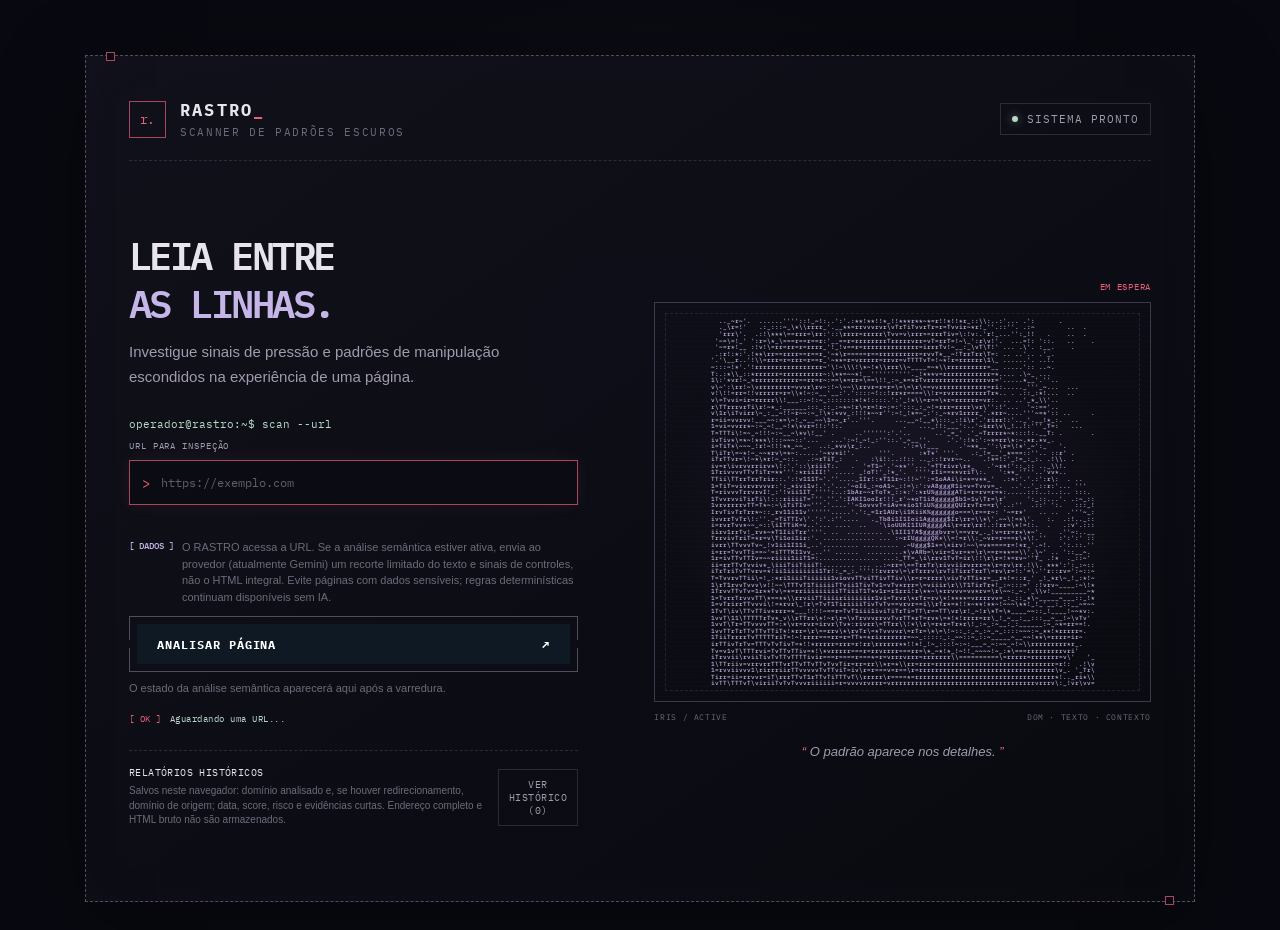
==== commit d57d8131: "feat: checkpoint RASTRO — MVP local completo (sprints 0-13 + microsprints 14.1-14.19) Trazer o estad" ====
--- a/frontend/index.html
+++ b/frontend/index.html
@@ -358,7 +358,7 @@
       display: flex;
       align-items: flex-start;
       gap: 8px;
-      margin: 11px 0 0;
+      margin: 11px 0;
       color: var(--quiet);
       font-family: Arial, sans-serif;
       font-size: 11px;
@@ -371,6 +371,12 @@
       font-family: var(--font);
       font-size: 9px;
       font-weight: 500;
+    }
+
+    .engine-note {
+      margin: 9px 0 0;
+      color: var(--quiet);
+      font: 11px/1.45 Arial, sans-serif;
     }
 
     .history-row {
@@ -383,17 +389,121 @@
       border-top: 1px dashed var(--line-soft);
     }
 
+    .history-heading { display: grid; gap: 5px; }
+
     .history-title {
       color: var(--ink);
       font-size: 10px;
       letter-spacing: .04em;
     }
 
-    .history-soon {
+    .history-note {
       color: var(--quiet);
       font-family: Arial, sans-serif;
       font-size: 10px;
-      text-align: right;
+      line-height: 1.45;
+    }
+
+    .history-actions,
+    .result-actions {
+      display: flex;
+      align-items: center;
+      flex-wrap: wrap;
+      gap: 8px;
+    }
+
+    .history-button {
+      padding: 8px 10px;
+      border: 1px solid var(--line-soft);
+      background: transparent;
+      color: var(--muted);
+      font: 10px var(--font);
+      letter-spacing: .05em;
+      cursor: pointer;
+    }
+
+    .history-button:hover:not(:disabled) {
+      border-color: var(--rose);
+      color: var(--ink);
+    }
+
+    .history-button:focus-visible {
+      outline: 1px solid var(--violet);
+      outline-offset: 3px;
+    }
+
+    .history-button:disabled { cursor: not-allowed; opacity: .55; }
+
+    .history-panel {
+      display: grid;
+      gap: 10px;
+      margin-top: 12px;
+    }
+
+    .history-panel[hidden] { display: none; }
+
+    .history-empty {
+      margin: 0;
+      padding: 13px;
+      border: 1px dashed var(--line-soft);
+      color: var(--quiet);
+      font: 12px/1.5 Arial, sans-serif;
+    }
+
+    .history-item {
+      padding: 13px;
+      border: 1px solid var(--line-soft);
+      background: rgba(13, 14, 23, .54);
+      font-family: Arial, sans-serif;
+    }
+
+    .history-item-head {
+      display: flex;
+      justify-content: space-between;
+      align-items: flex-start;
+      gap: 10px;
+    }
+
+    .history-item-actions { display: flex; flex-wrap: wrap; gap: 6px; }
+    .history-redirect { margin: 6px 0 0; color: var(--quiet); font-size: 12px; line-height: 1.45; overflow-wrap: anywhere; }
+
+    .history-domain { color: var(--ink); font-size: 14px; font-weight: 600; }
+    .history-date { margin-top: 4px; color: var(--quiet); font-size: 11px; }
+    .history-summary { margin: 10px 0; color: var(--muted); font-size: 13px; line-height: 1.45; }
+    .history-score { color: var(--rose); font-weight: 700; }
+    .history-execution {
+      margin: -4px 0 10px;
+      color: var(--quiet);
+      font: 12px/1.5 Arial, sans-serif;
+    }
+
+    .history-findings {
+      margin: 0;
+      padding-left: 18px;
+      color: var(--muted);
+      font-size: 12px;
+      line-height: 1.5;
+    }
+
+    .history-findings li + li { margin-top: 5px; }
+
+    .history-remove {
+      flex: 0 0 auto;
+      padding: 5px 7px;
+      border: 1px solid var(--line-soft);
+      background: transparent;
+      color: var(--quiet);
+      font: 10px var(--font);
+      cursor: pointer;
+    }
+
+    .history-remove:hover { border-color: var(--rose); color: var(--rose); }
+    .history-remove:focus-visible { outline: 1px solid var(--violet); outline-offset: 2px; }
+
+    .save-report-status {
+      align-self: center;
+      color: var(--quiet);
+      font: 11px/1.4 Arial, sans-serif;
     }
 
     .progress-state {
@@ -463,6 +573,45 @@
       line-height: 1.55;
     }
 
+    .redirect-note {
+      margin: -4px 0 12px;
+      padding: 9px 11px;
+      border-left: 2px solid var(--violet);
+      background: rgba(198, 182, 232, .06);
+      color: var(--muted);
+      font-size: 13px;
+      line-height: 1.5;
+      overflow-wrap: anywhere;
+    }
+
+    .score-guide {
+      margin: 12px 0;
+      border: 1px solid var(--line-soft);
+      background: rgba(13, 14, 23, .42);
+    }
+
+    .score-guide summary {
+      padding: 10px 12px;
+      color: var(--violet);
+      font-size: 13px;
+      font-weight: 600;
+      cursor: pointer;
+      list-style: none;
+    }
+
+    .score-guide summary::-webkit-details-marker { display: none; }
+    .score-guide summary::after { content: "+"; float: right; color: var(--rose); }
+    .score-guide[open] summary::after { content: "−"; }
+
+    .score-guide-body {
+      padding: 0 12px 12px;
+      color: var(--muted);
+      font: 13px/1.55 Arial, sans-serif;
+    }
+
+    .score-guide-body p { margin: 0; }
+    .score-guide-body p + p { margin-top: 7px; }
+
     .finding-list {
       display: grid;
       grid-template-columns: 1fr 1fr;
@@ -484,6 +633,87 @@
       font-weight: 600;
     }
 
+    .finding-meta {
+      display: flex;
+      flex-wrap: wrap;
+      gap: 5px;
+      margin-bottom: 7px;
+    }
+
+    .finding-tag {
+      padding: 3px 5px;
+      border: 1px solid var(--line-soft);
+      color: var(--quiet);
+      font: 9px/1.35 var(--font);
+      letter-spacing: .025em;
+      text-transform: uppercase;
+    }
+
+    .finding-tag[data-source="llm"] { border-color: rgba(198, 182, 232, .38); color: var(--violet); }
+
+    .finding-context {
+      margin-top: 9px;
+      border-top: 1px solid var(--line-soft);
+    }
+
+    .finding-context summary {
+      padding: 8px 0 2px;
+      color: var(--muted);
+      font-size: 12px;
+      cursor: pointer;
+    }
+
+    .finding-context summary:focus-visible {
+      outline: 1px solid var(--violet);
+      outline-offset: 2px;
+    }
+
+    .finding-context-body {
+      padding: 7px 0 2px;
+      color: var(--muted);
+      font: 13px/1.5 Arial, sans-serif;
+    }
+
+    .finding-context-body p { margin: 0; }
+    .finding-context-body p + p { margin-top: 6px; }
+    .finding-context-body strong { color: var(--ink); }
+
+    .finding-dom-reference {
+      margin-top: 8px;
+      border-top: 1px solid var(--line-soft);
+    }
+
+    .finding-dom-reference summary {
+      padding: 7px 0 2px;
+      color: var(--quiet);
+      font: 9px/1.5 var(--font);
+      letter-spacing: .04em;
+      cursor: pointer;
+    }
+
+    .finding-dom-reference summary:focus-visible {
+      outline: 1px solid var(--violet);
+      outline-offset: 2px;
+    }
+
+    .finding-dom-reference code {
+      display: block;
+      overflow-wrap: anywhere;
+      padding: 6px 8px;
+      border: 1px solid var(--line-soft);
+      color: var(--violet);
+      font: 10px/1.55 var(--font);
+    }
+
+    .finding-dom-reference small {
+      display: block;
+      margin-top: 5px;
+      color: var(--quiet);
+      font: 11px/1.45 Arial, sans-serif;
+    }
+
+    .result-actions { margin-top: 14px; }
+    .result-actions .reset-button { margin-top: 0; }
     .result-card .reset-button { font-size: 12px; }
 
     .visual-panel { min-width: 0; }
@@ -734,26 +964,40 @@
               <input id="urlInput" name="url" type="text" inputmode="url" autocomplete="off" autocapitalize="none" spellcheck="false" placeholder="https://exemplo.com" aria-describedby="fieldError demoNote">
             </div>
             <p class="field-error" id="fieldError" aria-live="polite"></p>
-            <button class="submit-button" id="submitButton" type="submit">
+            <p class="demo-note" id="demoNote" role="note"><strong>[ DADOS ]</strong><span>O RASTRO acessa a URL. Se a análise semântica estiver ativa, envia ao provedor (atualmente Gemini) um recorte limitado do texto e sinais de controles, não o HTML integral. Evite páginas com dados sensíveis; regras determinísticas continuam disponíveis sem IA.</span></p>
+            <button class="submit-button" id="submitButton" type="submit" aria-describedby="demoNote">
               <span class="button-lg">
                 <span class="button-sl" aria-hidden="true"></span>
                 <span class="button-text"><span id="buttonLabel">ANALISAR PÁGINA</span><span aria-hidden="true">↗</span></span>
               </span>
             </button>
-            <p class="demo-note" id="demoNote" role="note"><strong>[ LIVE ]</strong><span id="engineNote">Gemini 3.8 Flash opcional; análise semântica quando há texto suficiente.</span></p>
+            <p class="engine-note" id="engineNote" role="status" aria-live="polite">O estado da análise semântica aparecerá aqui após a varredura.</p>
             <div class="progress-state" id="progressState" aria-live="polite"><span class="state-mark">[ OK ]</span><span id="progressText">Aguardando uma URL...</span></div>
           </form>
 
           <div class="result-card" id="resultCard" hidden aria-live="polite">
             <span class="sim-badge"></span>
             <div class="result-head"><span id="resultDomain">RESULTADO FICTÍCIO</span><span>ANÁLISE CONCLUÍDA</span></div>
+            <p class="redirect-note" id="redirectNote" hidden role="status"></p>
             <div class="result-score-row"><div class="result-score" id="resultScore">72<small>%</small></div><div class="result-level" id="resultLevel">risco contextual<br>elevado · simulado</div></div>
             <p class="result-explain" id="resultExplain">Varredura aplicada ao DOM carregado. O score é heurístico.</p>
+            <details class="score-guide">
+              <summary>Como interpretar o score</summary>
+              <div class="score-guide-body">
+                <p>O score soma os pesos dos achados: severidade baixa = 5, média = 10, alta = 20 e crítica = 30 pontos, limitado a 100. O símbolo “%” representa essa escala; não é a probabilidade de o site manipular alguém.</p>
+                <p>Faixas: 0–24 baixo · 25–49 moderado · 50–74 elevado · 75–100 crítico. Os sinais são heurísticos, dependem das regras cobertas e precisam ser avaliados no contexto.</p>
+              </div>
+            </details>
             <div class="finding-list" id="findingList">
               <div class="finding"><b>Falsa escassez</b>"Restam apenas 2 unidades"</div>
               <div class="finding"><b>Indução à culpa</b>"Não, prefiro perder a oferta"</div>
             </div>
-            <button class="reset-button" id="resetButton" type="button">↺ NOVA ANÁLISE</button>
+            <div class="result-actions">
+              <button class="reset-button" id="saveReportButton" type="button">SALVAR NO HISTÓRICO</button>
+              <button class="reset-button" id="downloadCurrentButton" type="button">BAIXAR RELATÓRIO</button>
+              <button class="reset-button" id="resetButton" type="button">↺ NOVA ANÁLISE</button>
+              <span class="save-report-status" id="saveReportStatus" role="status" aria-live="polite"></span>
+            </div>
           </div>
 
           <div class="error-card" id="errorCard" hidden aria-live="polite">
@@ -764,8 +1008,18 @@
             <button class="reset-button" id="resetButtonErr" type="button">↺ TENTAR OUTRA URL</button>
           </div>
           <div class="history-row">
-            <span class="history-title">RELATÓRIOS HISTÓRICOS</span>
-            <span class="history-soon">Em breve: login e download</span>
+            <div class="history-heading">
+              <span class="history-title">RELATÓRIOS HISTÓRICOS</span>
+              <span class="history-note">Salvos neste navegador: domínio analisado e, se houver redirecionamento, domínio de origem; data, score, risco e evidências curtas. Endereço completo e HTML bruto não são armazenados.</span>
+            </div>
+            <div class="history-actions">
+              <button class="history-button" id="historyToggle" type="button" aria-expanded="false" aria-controls="historyPanel">VER HISTÓRICO (0)</button>
+              <button class="history-button" id="clearHistoryButton" type="button" hidden>APAGAR TUDO</button>
+            </div>
+          </div>
+          <div class="history-panel" id="historyPanel" hidden>
+            <div id="historyList" aria-live="polite"></div>
+            <span class="save-report-status" id="historyStatus" role="status" aria-live="polite"></span>
           </div>
         </section>
 
@@ -850,12 +1104,14 @@
 ============================================================ */
 const form           = document.getElementById("scanForm");
 const input          = document.getElementById("urlInput");
+const MAX_URL_LENGTH = 2048;
 const error          = document.getElementById("fieldError");
 const button         = document.getElementById("submitButton");
 const buttonLabel    = document.getElementById("buttonLabel");
 const progressText   = document.getElementById("progressText");
 const progressState  = document.getElementById("progressState");
 const resultCard     = document.getElementById("resultCard");
+const redirectNote   = document.getElementById("redirectNote");
 const errorCard      = document.getElementById("errorCard");
 const eyeWindow      = document.getElementById("eyeWindow");
 const eyeState       = document.getElementById("eyeState");
@@ -865,6 +1121,455 @@
 const resetButtonErr = document.getElementById("resetButtonErr");
 const engineNote     = document.getElementById("engineNote");
 const resultExplain  = document.getElementById("resultExplain");
+const saveReportButton = document.getElementById("saveReportButton");
+const saveReportStatus = document.getElementById("saveReportStatus");
+const downloadCurrentButton = document.getElementById("downloadCurrentButton");
+const historyToggle = document.getElementById("historyToggle");
+const historyPanel = document.getElementById("historyPanel");
+const historyList = document.getElementById("historyList");
+const historyStatus = document.getElementById("historyStatus");
+const clearHistoryButton = document.getElementById("clearHistoryButton");
+const HISTORY_STORAGE_KEY = "rastro.report-history.v1";
+const MAX_HISTORY_ITEMS = 10;
+const HISTORY_RISK_LABELS = { low: "baixo", medium: "moderado", high: "elevado", critical: "crítico" };
+const FINDING_SEVERITY_LABELS = { low: "baixa", medium: "média", high: "alta", critical: "crítica" };
+const FINDING_SOURCE_LABELS = { deterministic: "regra determinística", llm: "análise semântica (IA)", stub: "dados demonstrativos" };
+const DOM_REFERENCE_PATTERN = /^(?:[a-z][a-z0-9-]*:nth-of-type\(\d+\))(?: > [a-z][a-z0-9-]*:nth-of-type\(\d+\))*$/;
+const SCAN_ENGINE_LABELS = { deterministic: "regras determinísticas", hybrid: "regras + análise semântica" };
+const LLM_STATUS_LABELS = {
+  disabled: "desativada",
+  ok: "concluída",
+  skipped: "ignorada por falta de texto suficiente",
+  unavailable: "indisponível; fallback determinístico usado",
+};
+const LLM_FAILURE_LABELS = {
+  not_configured: "chave não configurada",
+  configuration_error: "configuração inválida",
+  timeout: "tempo esgotado",
+  rate_limited: "limite de uso do provedor",
+  authentication_error: "chave ou permissão rejeitada",
+  network_error: "falha de conexão ou proxy",
+  request_rejected: "provedor recusou os parâmetros",
+  invalid_response: "resposta sem formato esperado",
+  provider_error: "erro temporário do provedor",
+};
+const LLM_STATUS_VALUES = Object.keys(LLM_STATUS_LABELS);
+const LLM_FAILURE_VALUES = Object.keys(LLM_FAILURE_LABELS);
+const FINDING_GUIDANCE = {
+  fake_scarcity: {
+    reason: "O texto contém uma expressão de quantidade ou estoque limitado.",
+    review: "Confirme se a disponibilidade é real e se a contagem não se reinicia sem mudança no estoque.",
+  },
+  fake_urgency: {
+    reason: "O texto ou elemento da página sugere prazo ou contagem regressiva.",
+    review: "Verifique se o prazo termina de fato e não reinicia sem justificativa.",
+  },
+  confirmshaming: {
+    reason: "A frase de recusa corresponde a uma linguagem que pode constranger ou desvalorizar a escolha.",
+    review: "Compare as opções de aceitar e recusar; confira se a recusa é clara e neutra.",
+  },
+  price_anchoring: {
+    reason: "Um elemento marcado como preço anterior ou riscado contém um valor monetário.",
+    review: "Confirme se o preço de referência foi realmente praticado; a marcação sozinha não prova irregularidade.",
+  },
+  hidden_preselection: {
+    reason: "A regra encontrou uma caixa marcada associada a marketing ou sem rótulo visível.",
+    review: "Confira se ela já vem selecionada antes de qualquer ação, se sua finalidade está clara e se a opção é facultativa.",
+  },
+  dark_overlay: {
+    reason: "O navegador confirmou uma camada visível com sinais estruturais de sobreposição.",
+    review: "Verifique se ela pode ser fechada e se bloqueia uma tarefa necessária; a sobreposição sozinha não prova abuso.",
+  },
+  consent_asymmetry: {
+    reason: "Na primeira camada, não foi identificada uma recusa direta ou aceitar parece ter destaque maior.",
+    review: "Compare aceitar e recusar na mesma camada e avalie se exigem esforço semelhante. Isto não é uma avaliação jurídica.",
+  },
+  obstructive_cancellation: {
+    reason: "O trecho citado foi classificado como possível sinal de obstáculos para cancelar um serviço.",
+    review: "Confira o fluxo completo de cancelamento e compare sua facilidade com a de adesão.",
+  },
+  forced_continuity: {
+    reason: "O trecho citado foi classificado como possível sinal de renovação ou cobrança continuada pouco clara.",
+    review: "Confira preço, periodicidade, renovação e como interromper a cobrança no fluxo completo.",
+  },
+  misleading_copy: {
+    reason: "O trecho citado foi classificado como copy potencialmente enganosa.",
+    review: "Compare a afirmação com as condições e informações visíveis na página antes de tirar uma conclusão.",
+  },
+  pressure_copy: {
+    reason: "O trecho citado foi classificado como possível linguagem de pressão.",
+    review: "Confira se prazos e consequências são claros e verificáveis e se ainda é possível escolher sem pressão indevida.",
+  },
+  generic: {
+    reason: "O mecanismo sinalizou um padrão compatível com esta categoria usando a evidência exibida.",
+    review: "Revise a página e o fluxo completo. Um sinal isolado não confirma intenção de manipular.",
+  },
+};
+let pendingReport = null;
+
+function appendFindingGuidance(container, finding) {
+  const guidance = FINDING_GUIDANCE[finding.id] || FINDING_GUIDANCE.generic;
+  const details = document.createElement("details");
+  details.className = "finding-context";
+  const summary = document.createElement("summary");
+  summary.textContent = "Por que apareceu e o que conferir";
+  const body = document.createElement("div");
+  body.className = "finding-context-body";
+  const reason = document.createElement("p");
+  const reasonLabel = document.createElement("strong");
+  reasonLabel.textContent = "Sinal observado: ";
+  reason.append(reasonLabel, document.createTextNode(guidance.reason));
+  const review = document.createElement("p");
+  const reviewLabel = document.createElement("strong");
+  reviewLabel.textContent = "O que conferir: ";
+  review.append(reviewLabel, document.createTextNode(guidance.review));
+  body.append(reason, review);
+  details.append(summary, body);
+  container.append(details);
+}
+
+function appendDomReference(container, value) {
+  if (typeof value !== "string" || value.length > 500 || !DOM_REFERENCE_PATTERN.test(value)) return;
+  const details = document.createElement("details");
+  details.className = "finding-dom-reference";
+  const summary = document.createElement("summary");
+  summary.textContent = "REFERÊNCIA NO DOM DA CAPTURA";
+  const path = document.createElement("code");
+  path.textContent = value;
+  const note = document.createElement("small");
+  note.textContent = "Caminho posicional que contém o trecho citado no HTML capturado. Pode mudar quando a página muda e não confirma, por si só, que o elemento estava visível.";
+  details.append(summary, path, note);
+  container.append(details);
+}
+
+function normalizeStoredReport(value) {
+  if (!value || typeof value !== "object") return null;
+  const score = Number(value.score);
+  const risk = ["low", "medium", "high", "critical"].includes(value.riskLevel) ? value.riskLevel : null;
+  const domain = typeof value.domain === "string" ? value.domain.slice(0, 253) : "";
+  if (!Number.isFinite(score) || score < 0 || score > 100 || !risk || !domain) return null;
+  const findings = Array.isArray(value.findings)
+    ? value.findings.slice(0, 10).map(function (finding) {
+        return {
+          id: Object.prototype.hasOwnProperty.call(FINDING_GUIDANCE, finding?.id) ? finding.id : null,
+          type: String(finding?.type || "Achado").slice(0, 100),
+          evidence: String(finding?.evidence || "").slice(0, 240),
+          domReference: typeof finding?.domReference === "string"
+            && finding.domReference.length <= 500
+            && DOM_REFERENCE_PATTERN.test(finding.domReference)
+            ? finding.domReference
+            : null,
+          severity: Object.prototype.hasOwnProperty.call(FINDING_SEVERITY_LABELS, finding?.severity) ? finding.severity : null,
+          engine: Object.prototype.hasOwnProperty.call(FINDING_SOURCE_LABELS, finding?.engine) ? finding.engine : null,
+        };
+      })
+    : [];
+  const scannedAt = typeof value.scannedAt === "string" && !Number.isNaN(Date.parse(value.scannedAt))
+    ? value.scannedAt
+    : new Date().toISOString();
+  return {
+    id: typeof value.id === "string" ? value.id.slice(0, 80) : String(Date.now()),
+    scannedAt: scannedAt,
+    domain: domain,
+    requestedDomain: typeof value.requestedDomain === "string" && value.requestedDomain.length <= 253
+      ? value.requestedDomain
+      : null,
+    score: Math.round(score),
+    riskLevel: risk,
+    scanEngine: ["deterministic", "hybrid"].includes(value.scanEngine) ? value.scanEngine : null,
+    llmStatus: LLM_STATUS_VALUES.includes(value.llmStatus) ? value.llmStatus : null,
+    llmUnavailableReason: LLM_FAILURE_VALUES.includes(value.llmUnavailableReason) ? value.llmUnavailableReason : null,
+    durationMs: Number.isSafeInteger(value.durationMs) && value.durationMs >= 0 ? value.durationMs : null,
+    domElementsScanned: Number.isSafeInteger(value.domElementsScanned) && value.domElementsScanned >= 0 ? value.domElementsScanned : null,
+    visibleTextCharacters: Number.isSafeInteger(value.visibleTextCharacters) && value.visibleTextCharacters >= 0 ? value.visibleTextCharacters : null,
+    rulesApplied: Number.isSafeInteger(value.rulesApplied) && value.rulesApplied >= 0 ? value.rulesApplied : null,
+    findings: findings,
+  };
+}
+
+function formatExecutionDuration(durationMs) {
+  if (!Number.isSafeInteger(durationMs) || durationMs < 0) return "não registrada";
+  if (durationMs < 1000) return `${durationMs} ms`;
+  return `${(durationMs / 1000).toLocaleString("pt-BR", { maximumFractionDigits: 1 })} s`;
+}
+
+function domainsMatch(left, right) {
+  const normalize = function (domain) {
+    return String(domain || "").trim().toLowerCase().replace(/^www\./, "");
+  };
+  return Boolean(normalize(left)) && normalize(left) === normalize(right);
+}
+
+function hasCrossDomainRedirect(report) {
+  return Boolean(report?.requestedDomain && report?.domain)
+    && !domainsMatch(report.requestedDomain, report.domain);
+}
+
+function formatRedirectNote(requestedDomain, analyzedDomain) {
+  return `A URL redirecionou de ${requestedDomain} para ${analyzedDomain}. O relatório se refere ao domínio analisado.`;
+}
+
+function formatLLMStatus(report) {
+  let semantic = LLM_STATUS_LABELS[report.llmStatus] || "não registrada";
+  if (report.llmStatus === "unavailable" && LLM_FAILURE_LABELS[report.llmUnavailableReason]) {
+    semantic += ` (${LLM_FAILURE_LABELS[report.llmUnavailableReason]})`;
+  }
+  return semantic;
+}
+
+function formatExecutionSummary(report) {
+  const method = SCAN_ENGINE_LABELS[report.scanEngine] || "não registrado";
+  const elements = Number.isSafeInteger(report.domElementsScanned)
+    ? `${report.domElementsScanned} elementos`
+    : "elementos não registrados";
+  const textCharacters = Number.isSafeInteger(report.visibleTextCharacters)
+    ? `${report.visibleTextCharacters.toLocaleString("pt-BR")} caracteres de texto visível`
+    : "texto visível não registrado";
+  const rules = Number.isSafeInteger(report.rulesApplied)
+    ? `${report.rulesApplied} regras`
+    : "regras não registradas";
+  return `Execução: ${method} · etapa semântica ${formatLLMStatus(report)} · ${formatExecutionDuration(report.durationMs)} · ${elements} · ${textCharacters} · ${rules}`;
+}
+
+function readReportHistory() {
+  try {
+    const stored = localStorage.getItem(HISTORY_STORAGE_KEY);
+    if (!stored) return [];
+    const parsed = JSON.parse(stored);
+    if (!Array.isArray(parsed)) return [];
+    return parsed.map(normalizeStoredReport).filter(Boolean).slice(0, MAX_HISTORY_ITEMS);
+  } catch (_) {
+    return null;
+  }
+}
+
+function saveReportHistory(items) {
+  try {
+    localStorage.setItem(HISTORY_STORAGE_KEY, JSON.stringify(items.slice(0, MAX_HISTORY_ITEMS)));
+    return true;
+  } catch (_) {
+    return false;
+  }
+}
+
+function renderReportHistory() {
+  const history = readReportHistory();
+  const canUseStorage = history !== null;
+  const items = history || [];
+  historyStatus.textContent = "";
+  historyToggle.textContent = canUseStorage
+    ? `VER HISTÓRICO (${items.length})`
+    : "HISTÓRICO INDISPONÍVEL";
+  historyToggle.disabled = false;
+  clearHistoryButton.hidden = !canUseStorage || items.length === 0;
+  historyList.replaceChildren();
+
+  if (!canUseStorage) {
+    const unavailable = document.createElement("p");
+    unavailable.className = "history-empty";
+    unavailable.textContent = "O armazenamento local do navegador está indisponível nesta sessão.";
+    historyList.append(unavailable);
+    return;
+  }
+
+  if (items.length === 0) {
+    const empty = document.createElement("p");
+    empty.className = "history-empty";
+    empty.textContent = "Nenhum relatório salvo. Depois de uma análise, use “SALVAR NO HISTÓRICO”.";
+    historyList.append(empty);
+    return;
+  }
+
+  items.forEach(function (item) {
+    const article = document.createElement("article");
+    article.className = "history-item";
+    const head = document.createElement("div");
+    head.className = "history-item-head";
+    const identity = document.createElement("div");
+    const domain = document.createElement("div");
+    domain.className = "history-domain";
+    domain.textContent = item.domain.toUpperCase();
+    const date = document.createElement("div");
+    date.className = "history-date";
+    date.textContent = new Date(item.scannedAt).toLocaleString("pt-BR");
+    identity.append(domain, date);
+    if (hasCrossDomainRedirect(item)) {
+      const redirect = document.createElement("p");
+      redirect.className = "history-redirect";
+      redirect.textContent = formatRedirectNote(item.requestedDomain, item.domain);
+      identity.append(redirect);
+    }
+
+    const remove = document.createElement("button");
+    remove.className = "history-remove";
+    remove.type = "button";
+    remove.dataset.historyId = item.id;
+    remove.setAttribute("aria-label", `Remover relatório de ${item.domain}`);
+    remove.textContent = "REMOVER";
+    const actions = document.createElement("div");
+    actions.className = "history-item-actions";
+    const download = document.createElement("button");
+    download.className = "history-remove";
+    download.type = "button";
+    download.dataset.downloadId = item.id;
+    download.setAttribute("aria-label", `Baixar relatório de ${item.domain} em Markdown`);
+    download.textContent = "BAIXAR .MD";
+    actions.append(download, remove);
+    head.append(identity, actions);
+
+    const summary = document.createElement("p");
+    summary.className = "history-summary";
+    const score = document.createElement("span");
+    score.className = "history-score";
+    score.textContent = `${item.score}%`;
+    const findingCount = item.findings.length;
+    summary.append(
+      score,
+      document.createTextNode(` · risco ${HISTORY_RISK_LABELS[item.riskLevel]} · ${findingCount} achado${findingCount === 1 ? "" : "s"}`)
+    );
+    const execution = document.createElement("p");
+    execution.className = "history-execution";
+    execution.textContent = formatExecutionSummary(item);
+    article.append(head, summary, execution);
+
+    if (findingCount > 0) {
+      const list = document.createElement("ul");
+      list.className = "history-findings";
+      item.findings.forEach(function (finding) {
+        const row = document.createElement("li");
+        const severity = FINDING_SEVERITY_LABELS[finding.severity] || "não informada";
+        const source = FINDING_SOURCE_LABELS[finding.engine] || "não informada";
+        row.textContent = `${finding.type} · gravidade ${severity} · origem: ${source}`
+          + (finding.evidence ? `: ${finding.evidence}` : "");
+        appendDomReference(row, finding.domReference);
+        appendFindingGuidance(row, finding);
+        list.append(row);
+      });
+      article.append(list);
+    }
+    historyList.append(article);
+  });
+}
+
+function createReportSnapshot(parsed, apiData) {
+  return normalizeStoredReport({
+    id: `${Date.now()}-${Math.random().toString(36).slice(2, 8)}`,
+    scannedAt: apiData.scanned_at,
+    domain: typeof apiData.domain === "string" && apiData.domain
+      ? apiData.domain
+      : parsed.hostname,
+    requestedDomain: parsed.hostname,
+    score: apiData.score,
+    riskLevel: apiData.risk_level,
+    scanEngine: apiData.meta?.engine,
+    llmStatus: apiData.meta?.llm_status,
+    llmUnavailableReason: apiData.meta?.llm_unavailable_reason,
+    durationMs: apiData.meta?.duration_ms,
+    domElementsScanned: apiData.meta?.dom_elements_scanned,
+    rulesApplied: apiData.meta?.rules_applied,
+    visibleTextCharacters: apiData.meta?.visible_text_characters,
+    findings: apiData.findings.map(function (finding) {
+      return {
+        id: finding.id,
+        type: finding.type,
+        evidence: finding.evidence,
+        domReference: finding.dom_reference,
+        severity: finding.severity,
+        engine: finding.engine,
+      };
+    }),
+  });
+}
+
+function escapeMarkdownText(value) {
+  return String(value ?? "")
+    .replace(/\r?\n/g, " ")
+    .replace(/[\\`*_{}\[\]()#+.!>|-]/g, "\\$&")
+    .trim();
+}
+
+function createReportMarkdown(value) {
+  const report = normalizeStoredReport(value);
+  if (!report) return null;
+  const dateLabel = new Date(report.scannedAt).toLocaleString("pt-BR");
+  const findings = report.findings.length
+    ? report.findings.map(function (finding) {
+        const title = escapeMarkdownText(finding.type);
+        const evidence = escapeMarkdownText(finding.evidence);
+        const severity = FINDING_SEVERITY_LABELS[finding.severity] || "não informada";
+        const source = FINDING_SOURCE_LABELS[finding.engine] || "não informada";
+        const guidance = FINDING_GUIDANCE[finding.id] || FINDING_GUIDANCE.generic;
+        return `- **${title}** (gravidade: ${severity}; origem: ${source})`
+          + (evidence ? ` — ${evidence}` : "")
+          + (finding.domReference
+            ? `\n  - Referência DOM da captura: ${escapeMarkdownText(finding.domReference)}`
+              + "\n  - É um caminho posicional do HTML capturado; pode mudar e não confirma visibilidade."
+            : "")
+          + `\n  - Sinal observado: ${escapeMarkdownText(guidance.reason)}`
+          + `\n  - O que conferir: ${escapeMarkdownText(guidance.review)}`;
+      })
+    : ["- Nenhum sinal detectado pelas regras cobertas nesta análise."];
+
+  return [
+    "# RASTRO — Relatório de análise",
+    "",
+    `- **Domínio analisado:** ${escapeMarkdownText(report.domain)}`,
+    ...(hasCrossDomainRedirect(report)
+      ? [`- **Redirecionamento:** ${escapeMarkdownText(report.requestedDomain)} → ${escapeMarkdownText(report.domain)}`]
+      : []),
+    `- **Data:** ${dateLabel}`,
+    `- **Score heurístico:** ${report.score}%`,
+    `- **Risco contextual:** ${HISTORY_RISK_LABELS[report.riskLevel]}`,
+    `- **Achados:** ${report.findings.length}`,
+    "",
+    "## Execução",
+    "",
+    `- **Método:** ${SCAN_ENGINE_LABELS[report.scanEngine] || "não registrado"}`,
+    `- **Etapa semântica:** ${formatLLMStatus(report)}`,
+    `- **Duração:** ${formatExecutionDuration(report.durationMs)}`,
+    `- **Elementos analisados:** ${Number.isSafeInteger(report.domElementsScanned) ? report.domElementsScanned : "não registrados"}`,
+    `- **Caracteres de texto visível capturados:** ${Number.isSafeInteger(report.visibleTextCharacters) ? report.visibleTextCharacters : "não registrados"}`,
+    `- **Regras aplicadas:** ${Number.isSafeInteger(report.rulesApplied) ? report.rulesApplied : "não registradas"}`,
+    "",
+    "## Como interpretar o score",
+    "",
+    "O score soma os pesos dos achados por severidade (baixa = 5, média = 10, alta = 20 e crítica = 30 pontos), limitado a 100. O símbolo “%” representa essa escala; não é a probabilidade de o site manipular alguém.",
+    "",
+    "Faixas: 0–24 baixo, 25–49 moderado, 50–74 elevado e 75–100 crítico. Os sinais são heurísticos, dependem das regras cobertas e precisam ser avaliados no contexto.",
+    "",
+    "## Evidências",
+    "",
+    ...findings,
+    "",
+    "> O score é heurístico e não representa uma probabilidade calibrada nem uma conclusão jurídica.",
+    "> O arquivo inclui domínio e evidências curtas; o endereço completo e o HTML da página foram omitidos.",
+    "",
+  ].join("\n");
+}
+
+function downloadReport(value) {
+  const report = normalizeStoredReport(value);
+  const markdown = createReportMarkdown(report);
+  if (!report || !markdown) return false;
+  let objectUrl = "";
+  try {
+    const file = new Blob(["\uFEFF", markdown], { type: "text/markdown;charset=utf-8" });
+    objectUrl = window.URL.createObjectURL(file);
+    const link = document.createElement("a");
+    const safeDomain = report.domain.toLowerCase().replace(/[^a-z0-9.-]+/g, "-").replace(/^-+|-+$/g, "") || "site";
+    const date = new Date(report.scannedAt).toISOString().slice(0, 10);
+    link.href = objectUrl;
+    link.download = `rastro-${safeDomain}-${date}.md`;
+    document.body.append(link);
+    link.click();
+    link.remove();
+    window.setTimeout(function () { window.URL.revokeObjectURL(objectUrl); }, 1000);
+    return true;
+  } catch (_) {
+    if (objectUrl) window.URL.revokeObjectURL(objectUrl);
+    return false;
+  }
+}
 
 /* --- Validação de URL (frontend — duplica a do backend) --- */
 function validDemoUrl(value) {
@@ -915,7 +1620,13 @@
   buttonLabel.textContent = "ANALISAR PÁGINA";
   resultCard.hidden = true;
   errorCard.hidden = true;
-  engineNote.textContent = "Gemini 3.8 Flash opcional; análise semântica quando há texto suficiente.";
+  redirectNote.hidden = true;
+  redirectNote.textContent = "";
+  pendingReport = null;
+  saveReportButton.disabled = false;
+  saveReportButton.textContent = "SALVAR NO HISTÓRICO";
+  saveReportStatus.textContent = "";
+  engineNote.textContent = "A etapa semântica é opcional; as regras determinísticas continuam disponíveis.";
   error.textContent = "";
   input.removeAttribute("aria-invalid");
   setState("[ OK ]", "SISTEMA PRONTO", "EM ESPERA", false);
@@ -926,26 +1637,49 @@
 /* --- Renderiza resultado real (schema /api/scan) --- */
 function showSuccess(parsed, apiData) {
   const nFindings = apiData.findings.length;
+  const analyzedDomain = typeof apiData.domain === "string" && apiData.domain
+    ? apiData.domain
+    : parsed.hostname;
   const riskLabel = RISK_LABELS[apiData.risk_level] || apiData.risk_level;
   const riskDescriptor = String(riskLabel).replace(/^risco\s+/i, "");
   const domCount  = apiData.meta?.dom_elements_scanned ?? "?";
   const llmStatus = apiData.meta?.llm_status ?? "disabled";
+  const unavailableReason = apiData.meta?.llm_unavailable_reason;
+  const llmFailure = Object.prototype.hasOwnProperty.call(LLM_FAILURE_LABELS, unavailableReason)
+    ? LLM_FAILURE_LABELS[unavailableReason]
+    : "";
 
   if (llmStatus === "ok") {
-    engineNote.textContent = "Análise híbrida: texto da página analisado pelo Gemini 3.8 Flash.";
+    engineNote.textContent = "Análise híbrida: texto da página analisado pelo modelo semântico configurado.";
     resultExplain.textContent = "Regras e análise semântica aplicadas ao DOM/texto. O score é heurístico.";
   } else if (llmStatus === "unavailable") {
-    engineNote.textContent = "Gemini indisponível; resultado determinístico exibido.";
-    resultExplain.textContent = "A análise semântica falhou ou não está configurada; o resultado usa regras determinísticas. O score é heurístico.";
+    engineNote.textContent = llmFailure
+      ? `Análise semântica indisponível: ${llmFailure}; resultado determinístico exibido.`
+      : "Análise semântica indisponível; resultado determinístico exibido.";
+    resultExplain.textContent = llmFailure
+      ? `A etapa semântica não foi concluída (${llmFailure}). O resultado usa regras determinísticas; o score é heurístico.`
+      : "A análise semântica falhou ou não está configurada; o resultado usa regras determinísticas. O score é heurístico.";
   } else if (llmStatus === "skipped") {
-    engineNote.textContent = "Sem texto suficiente para a análise Gemini; regras determinísticas exibidas.";
+    engineNote.textContent = "Sem texto suficiente para a análise semântica; regras determinísticas exibidas.";
     resultExplain.textContent = "A página não apresentou texto suficiente para a etapa semântica. O score é heurístico.";
   } else {
     engineNote.textContent = "Gemini desativado; análise determinística concluída.";
     resultExplain.textContent = "Regras determinísticas aplicadas ao DOM carregado. O score é heurístico.";
   }
 
-  document.getElementById("resultDomain").textContent = apiData.domain.toUpperCase();
+  const visibleTextCharacters = apiData.meta?.visible_text_characters;
+  if (Number.isSafeInteger(visibleTextCharacters) && visibleTextCharacters >= 0) {
+    resultExplain.textContent += ` Texto visível capturado: ${visibleTextCharacters.toLocaleString("pt-BR")} caracteres.`;
+  }
+
+  document.getElementById("resultDomain").textContent = analyzedDomain.toUpperCase();
+  if (parsed.hostname && !domainsMatch(parsed.hostname, analyzedDomain)) {
+    redirectNote.textContent = formatRedirectNote(parsed.hostname, analyzedDomain);
+    redirectNote.hidden = false;
+  } else {
+    redirectNote.hidden = true;
+    redirectNote.textContent = "";
+  }
   const scoreElement = document.getElementById("resultScore");
   scoreElement.replaceChildren(document.createTextNode(String(apiData.score)));
   const scoreUnit = document.createElement("small");
@@ -981,15 +1715,30 @@
       card.className = "finding";
       const title = document.createElement("b");
       title.textContent = String(finding.type ?? "Achado");
-      card.append(
-        title,
-        document.createTextNode(String(finding.evidence ?? ""))
-      );
+      const meta = document.createElement("div");
+      meta.className = "finding-meta";
+      const severity = FINDING_SEVERITY_LABELS[finding.severity] || "não informada";
+      const source = FINDING_SOURCE_LABELS[finding.engine] || "não informada";
+      const severityTag = document.createElement("span");
+      severityTag.className = "finding-tag";
+      severityTag.textContent = `GRAVIDADE · ${severity}`;
+      const sourceTag = document.createElement("span");
+      sourceTag.className = "finding-tag";
+      if (finding.engine === "llm") sourceTag.dataset.source = "llm";
+      sourceTag.textContent = `ORIGEM · ${source}`;
+      meta.append(severityTag, sourceTag);
+      card.append(title, meta, document.createTextNode(String(finding.evidence ?? "")));
+      appendDomReference(card, finding.dom_reference);
+      appendFindingGuidance(card, finding);
       list.append(card);
     });
   }
 
   resultCard.hidden = false;
+  pendingReport = createReportSnapshot(parsed, apiData);
+  saveReportButton.disabled = false;
+  saveReportButton.textContent = "SALVAR NO HISTÓRICO";
+  saveReportStatus.textContent = "";
 }
 
 /* --- Renderiza erro da API --- */
@@ -997,6 +1746,7 @@
   const domain  = parsed ? parsed.hostname : "?";
   const code    = apiError?.code || "INTERNAL_ERROR";
   const message = ERROR_MESSAGES[code] || apiError?.message || "Erro desconhecido.";
+  engineNote.textContent = "A varredura não concluiu; a etapa semântica não foi executada.";
   document.getElementById("errorCode").textContent = code + " · " + message + " · " + domain;
   errorCard.hidden = false;
 }
@@ -1009,9 +1759,91 @@
 resetButton.addEventListener("click", resetUI);
 resetButtonErr.addEventListener("click", resetUI);
 
+downloadCurrentButton.addEventListener("click", function () {
+  if (!pendingReport) return;
+  saveReportStatus.textContent = downloadReport(pendingReport)
+    ? "Relatório Markdown baixado; o endereço completo foi omitido."
+    : "Não foi possível gerar o arquivo Markdown.";
+});
+
+saveReportButton.addEventListener("click", function () {
+  if (!pendingReport) return;
+  const current = readReportHistory();
+  if (current === null) {
+    saveReportStatus.textContent = "Armazenamento local indisponível; relatório não salvo.";
+    return;
+  }
+  const updated = [pendingReport, ...current.filter(function (item) { return item.id !== pendingReport.id; })];
+  if (!saveReportHistory(updated)) {
+    saveReportStatus.textContent = "Não foi possível salvar neste navegador.";
+    return;
+  }
+  saveReportButton.disabled = true;
+  saveReportButton.textContent = "SALVO NO HISTÓRICO";
+  saveReportStatus.textContent = "Resumo salvo somente neste navegador.";
+  renderReportHistory();
+});
+
+historyToggle.addEventListener("click", function () {
+  const willOpen = historyPanel.hidden;
+  historyPanel.hidden = !willOpen;
+  historyToggle.setAttribute("aria-expanded", String(willOpen));
+  if (willOpen) renderReportHistory();
+});
+
+historyList.addEventListener("click", function (event) {
+  const downloadButton = event.target.closest("[data-download-id]");
+  if (downloadButton) {
+    const history = readReportHistory();
+    const report = history && history.find(function (item) { return item.id === downloadButton.dataset.downloadId; });
+    historyStatus.textContent = report && downloadReport(report)
+      ? `Download iniciado para ${report.domain}.`
+      : "Não foi possível gerar o arquivo Markdown.";
+    return;
+  }
+
+  const removeButton = event.target.closest("[data-history-id]");
+  if (!removeButton) return;
+  const current = readReportHistory();
+  if (current === null) return;
+  const updated = current.filter(function (item) { return item.id !== removeButton.dataset.historyId; });
+  if (saveReportHistory(updated)) {
+    if (pendingReport?.id === removeButton.dataset.historyId) {
+      saveReportButton.disabled = false;
+      saveReportButton.textContent = "SALVAR NO HISTÓRICO";
+      saveReportStatus.textContent = "Relatório removido do histórico.";
+    }
+    renderReportHistory();
+  }
+});
+
+clearHistoryButton.addEventListener("click", function () {
+  const current = readReportHistory();
+  if (!current || current.length === 0) return;
+  if (!window.confirm("Apagar todos os relatórios salvos neste navegador?")) return;
+  if (saveReportHistory([])) {
+    if (pendingReport && current.some(function (item) { return item.id === pendingReport.id; })) {
+      saveReportButton.disabled = false;
+      saveReportButton.textContent = "SALVAR NO HISTÓRICO";
+      saveReportStatus.textContent = "Histórico apagado.";
+    }
+    renderReportHistory();
+  }
+});
+
+renderReportHistory();
+
 /* --- Submit: fluxo real com fetch('/api/scan') --- */
 form.addEventListener("submit", function (event) {
   event.preventDefault();
+
+  const submittedUrl = input.value.trim();
+  if (submittedUrl.length > MAX_URL_LENGTH) {
+    error.textContent = "A URL deve ter no máximo 2.048 caracteres.";
+    input.setAttribute("aria-invalid", "true");
+    input.focus();
+    return;
+  }
 
   /* 1. Validação local de URL */
   const parsed = validDemoUrl(input.value);
@@ -1021,15 +1853,23 @@
     input.focus();
     return;
   }
+  if (parsed.href.length > MAX_URL_LENGTH) {
+    error.textContent = "A URL deve ter no máximo 2.048 caracteres.";
+    input.setAttribute("aria-invalid", "true");
+    input.focus();
+    return;
+  }
 
   /* 2. Estado: analisando */
   input.value = parsed.href;
   error.textContent = "";
   resultCard.hidden = true;
   errorCard.hidden = true;
+  pendingReport = null;
   input.disabled = true;
   button.disabled = true;
   buttonLabel.textContent = "ANALISANDO...";
+  engineNote.textContent = "Verificando se há texto suficiente para a etapa semântica...";
   setState("[ .. ]", "VARREDURA EM CURSO", "ANALISANDO", true);
   progressText.textContent = "Validando URL e segurança...";
 
@@ -1074,6 +1914,18 @@
       progressText.textContent = "Análise concluída em " + dur + ".";
       showSuccess(parsed, result.data);
     } else {
+      if (result.httpStatus === 422 && Array.isArray(result.data.detail)) {
+        const urlIssue = result.data.detail.find(function (issue) {
+          return Array.isArray(issue.loc) && issue.loc.includes("url");
+        });
+        error.textContent = urlIssue?.msg || "URL inválida. Verifique o endereço e tente novamente.";
+        input.setAttribute("aria-invalid", "true");
+        input.focus();
+        setState("[ !! ]", "URL INVÁLIDA", "ENTRADA REJEITADA", false);
+        progressText.textContent = "A URL foi rejeitada antes de iniciar a varredura.";
+        return;
+      }
+
       /* Erro da API (422 / 403 / 503 / 500) */
       var detail = result.data.detail || result.data || {};
       var errCode = detail.code || "INTERNAL_ERROR";
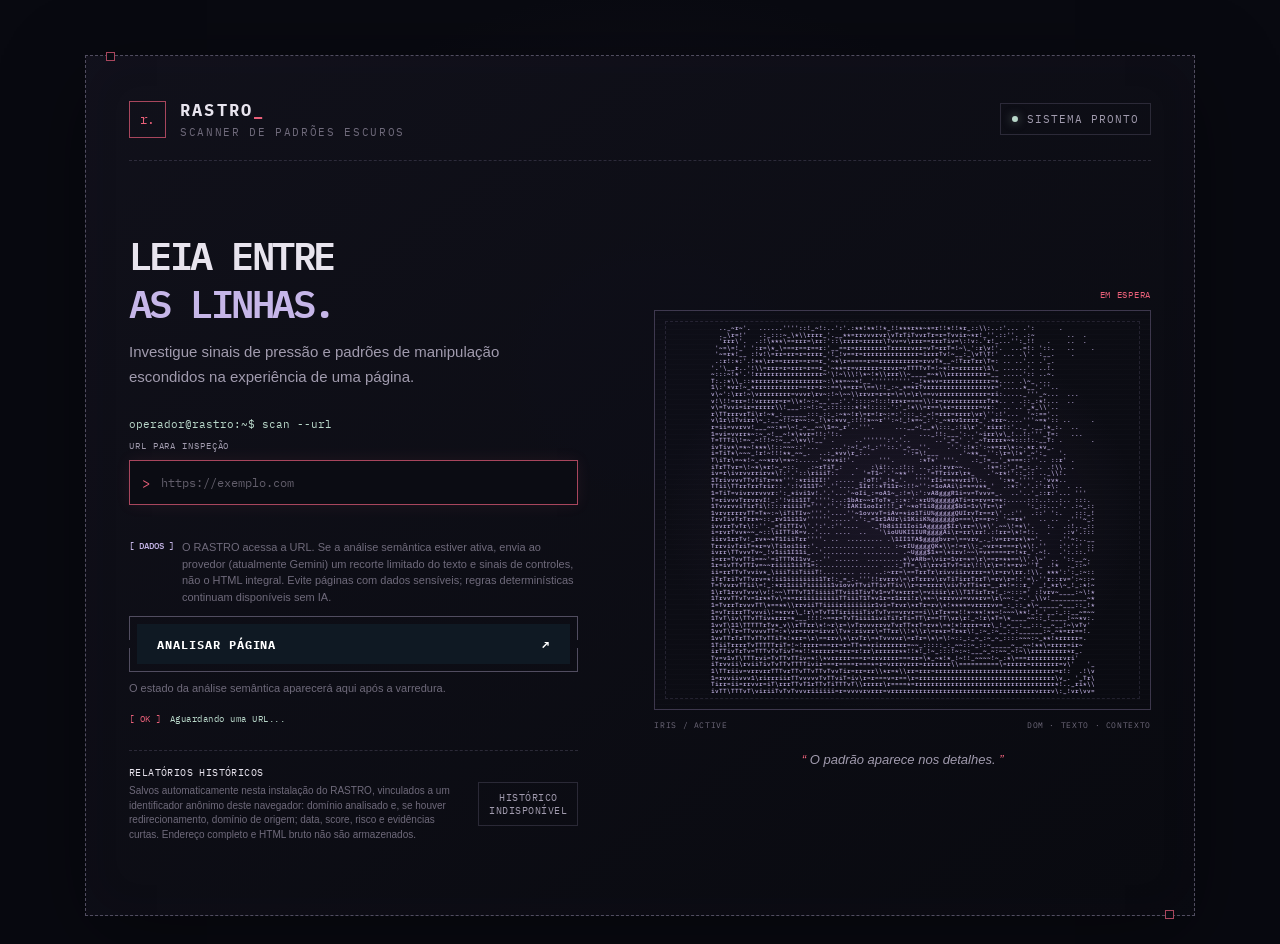
==== commit 38d38c5f: "feat: historico anonimo no servidor, modelo VirusTotal (microsprint 15.1) Decisao do usuario: o RAST" ====
--- a/frontend/index.html
+++ b/frontend/index.html
@@ -993,7 +993,6 @@
               <div class="finding"><b>Indução à culpa</b>"Não, prefiro perder a oferta"</div>
             </div>
             <div class="result-actions">
-              <button class="reset-button" id="saveReportButton" type="button">SALVAR NO HISTÓRICO</button>
               <button class="reset-button" id="downloadCurrentButton" type="button">BAIXAR RELATÓRIO</button>
               <button class="reset-button" id="resetButton" type="button">↺ NOVA ANÁLISE</button>
               <span class="save-report-status" id="saveReportStatus" role="status" aria-live="polite"></span>
@@ -1010,7 +1009,7 @@
           <div class="history-row">
             <div class="history-heading">
               <span class="history-title">RELATÓRIOS HISTÓRICOS</span>
-              <span class="history-note">Salvos neste navegador: domínio analisado e, se houver redirecionamento, domínio de origem; data, score, risco e evidências curtas. Endereço completo e HTML bruto não são armazenados.</span>
+              <span class="history-note">Salvos automaticamente nesta instalação do RASTRO, vinculados a um identificador anônimo deste navegador: domínio analisado e, se houver redirecionamento, domínio de origem; data, score, risco e evidências curtas. Endereço completo e HTML bruto não são armazenados.</span>
             </div>
             <div class="history-actions">
               <button class="history-button" id="historyToggle" type="button" aria-expanded="false" aria-controls="historyPanel">VER HISTÓRICO (0)</button>
@@ -1121,7 +1120,6 @@
 const resetButtonErr = document.getElementById("resetButtonErr");
 const engineNote     = document.getElementById("engineNote");
 const resultExplain  = document.getElementById("resultExplain");
-const saveReportButton = document.getElementById("saveReportButton");
 const saveReportStatus = document.getElementById("saveReportStatus");
 const downloadCurrentButton = document.getElementById("downloadCurrentButton");
 const historyToggle = document.getElementById("historyToggle");
@@ -1129,8 +1127,8 @@
 const historyList = document.getElementById("historyList");
 const historyStatus = document.getElementById("historyStatus");
 const clearHistoryButton = document.getElementById("clearHistoryButton");
-const HISTORY_STORAGE_KEY = "rastro.report-history.v1";
-const MAX_HISTORY_ITEMS = 10;
+let currentHistory = [];
+const MAX_HISTORY_ITEMS = 100;
 const HISTORY_RISK_LABELS = { low: "baixo", medium: "moderado", high: "elevado", critical: "crítico" };
 const FINDING_SEVERITY_LABELS = { low: "baixa", medium: "média", high: "alta", critical: "crítica" };
 const FINDING_SOURCE_LABELS = { deterministic: "regra determinística", llm: "análise semântica (IA)", stub: "dados demonstrativos" };
@@ -1331,31 +1329,23 @@
   return `Execução: ${method} · etapa semântica ${formatLLMStatus(report)} · ${formatExecutionDuration(report.durationMs)} · ${elements} · ${textCharacters} · ${rules}`;
 }
 
-function readReportHistory() {
+async function fetchReportHistory() {
   try {
-    const stored = localStorage.getItem(HISTORY_STORAGE_KEY);
-    if (!stored) return [];
-    const parsed = JSON.parse(stored);
-    if (!Array.isArray(parsed)) return [];
-    return parsed.map(normalizeStoredReport).filter(Boolean).slice(0, MAX_HISTORY_ITEMS);
+    const response = await fetch("/api/history", { credentials: "same-origin" });
+    if (!response.ok) return null;
+    const data = await response.json();
+    if (!data || !Array.isArray(data.items)) return null;
+    return data.items.map(normalizeStoredReport).filter(Boolean).slice(0, MAX_HISTORY_ITEMS);
   } catch (_) {
     return null;
   }
 }
 
-function saveReportHistory(items) {
-  try {
-    localStorage.setItem(HISTORY_STORAGE_KEY, JSON.stringify(items.slice(0, MAX_HISTORY_ITEMS)));
-    return true;
-  } catch (_) {
-    return false;
-  }
-}
-
-function renderReportHistory() {
-  const history = readReportHistory();
+async function renderReportHistory() {
+  const history = await fetchReportHistory();
   const canUseStorage = history !== null;
   const items = history || [];
+  currentHistory = items;
   historyStatus.textContent = "";
   historyToggle.textContent = canUseStorage
     ? `VER HISTÓRICO (${items.length})`
@@ -1367,7 +1357,7 @@
   if (!canUseStorage) {
     const unavailable = document.createElement("p");
     unavailable.className = "history-empty";
-    unavailable.textContent = "O armazenamento local do navegador está indisponível nesta sessão.";
+    unavailable.textContent = "O histórico desta instalação está indisponível nesta sessão.";
     historyList.append(unavailable);
     return;
   }
@@ -1375,7 +1365,7 @@
   if (items.length === 0) {
     const empty = document.createElement("p");
     empty.className = "history-empty";
-    empty.textContent = "Nenhum relatório salvo. Depois de uma análise, use “SALVAR NO HISTÓRICO”.";
+    empty.textContent = "Nenhum relatório salvo. As análises concluídas aparecem aqui automaticamente.";
     historyList.append(empty);
     return;
   }
@@ -1623,8 +1613,6 @@
   redirectNote.hidden = true;
   redirectNote.textContent = "";
   pendingReport = null;
-  saveReportButton.disabled = false;
-  saveReportButton.textContent = "SALVAR NO HISTÓRICO";
   saveReportStatus.textContent = "";
   engineNote.textContent = "A etapa semântica é opcional; as regras determinísticas continuam disponíveis.";
   error.textContent = "";
@@ -1736,9 +1724,8 @@
 
   resultCard.hidden = false;
   pendingReport = createReportSnapshot(parsed, apiData);
-  saveReportButton.disabled = false;
-  saveReportButton.textContent = "SALVAR NO HISTÓRICO";
-  saveReportStatus.textContent = "";
+  saveReportStatus.textContent = "Resumo salvo automaticamente no histórico desta instalação.";
+  renderReportHistory();
 }
 
 /* --- Renderiza erro da API --- */
@@ -1766,24 +1753,6 @@
     : "Não foi possível gerar o arquivo Markdown.";
 });
 
-saveReportButton.addEventListener("click", function () {
-  if (!pendingReport) return;
-  const current = readReportHistory();
-  if (current === null) {
-    saveReportStatus.textContent = "Armazenamento local indisponível; relatório não salvo.";
-    return;
-  }
-  const updated = [pendingReport, ...current.filter(function (item) { return item.id !== pendingReport.id; })];
-  if (!saveReportHistory(updated)) {
-    saveReportStatus.textContent = "Não foi possível salvar neste navegador.";
-    return;
-  }
-  saveReportButton.disabled = true;
-  saveReportButton.textContent = "SALVO NO HISTÓRICO";
-  saveReportStatus.textContent = "Resumo salvo somente neste navegador.";
-  renderReportHistory();
-});
-
 historyToggle.addEventListener("click", function () {
   const willOpen = historyPanel.hidden;
   historyPanel.hidden = !willOpen;
@@ -1794,8 +1763,7 @@
 historyList.addEventListener("click", function (event) {
   const downloadButton = event.target.closest("[data-download-id]");
   if (downloadButton) {
-    const history = readReportHistory();
-    const report = history && history.find(function (item) { return item.id === downloadButton.dataset.downloadId; });
+    const report = currentHistory.find(function (item) { return item.id === downloadButton.dataset.downloadId; });
     historyStatus.textContent = report && downloadReport(report)
       ? `Download iniciado para ${report.domain}.`
       : "Não foi possível gerar o arquivo Markdown.";
@@ -1804,31 +1772,30 @@
 
   const removeButton = event.target.closest("[data-history-id]");
   if (!removeButton) return;
-  const current = readReportHistory();
-  if (current === null) return;
-  const updated = current.filter(function (item) { return item.id !== removeButton.dataset.historyId; });
-  if (saveReportHistory(updated)) {
-    if (pendingReport?.id === removeButton.dataset.historyId) {
-      saveReportButton.disabled = false;
-      saveReportButton.textContent = "SALVAR NO HISTÓRICO";
-      saveReportStatus.textContent = "Relatório removido do histórico.";
-    }
+  fetch(`/api/history/${encodeURIComponent(removeButton.dataset.historyId)}`, {
+    method: "DELETE",
+    credentials: "same-origin",
+  }).then(function (response) {
+    historyStatus.textContent = response.status === 204
+      ? "Relatório removido do histórico."
+      : "Não foi possível remover o relatório.";
     renderReportHistory();
-  }
+  }).catch(function () {
+    historyStatus.textContent = "Não foi possível remover o relatório.";
+  });
 });
 
 clearHistoryButton.addEventListener("click", function () {
-  const current = readReportHistory();
-  if (!current || current.length === 0) return;
-  if (!window.confirm("Apagar todos os relatórios salvos neste navegador?")) return;
-  if (saveReportHistory([])) {
-    if (pendingReport && current.some(function (item) { return item.id === pendingReport.id; })) {
-      saveReportButton.disabled = false;
-      saveReportButton.textContent = "SALVAR NO HISTÓRICO";
-      saveReportStatus.textContent = "Histórico apagado.";
-    }
+  if (currentHistory.length === 0) return;
+  if (!window.confirm("Apagar todos os relatórios salvos nesta instalação?")) return;
+  fetch("/api/history", { method: "DELETE", credentials: "same-origin" }).then(function (response) {
+    historyStatus.textContent = response.status === 204
+      ? "Histórico apagado."
+      : "Não foi possível apagar o histórico.";
     renderReportHistory();
-  }
+  }).catch(function () {
+    historyStatus.textContent = "Não foi possível apagar o histórico.";
+  });
 });
 
 renderReportHistory();
